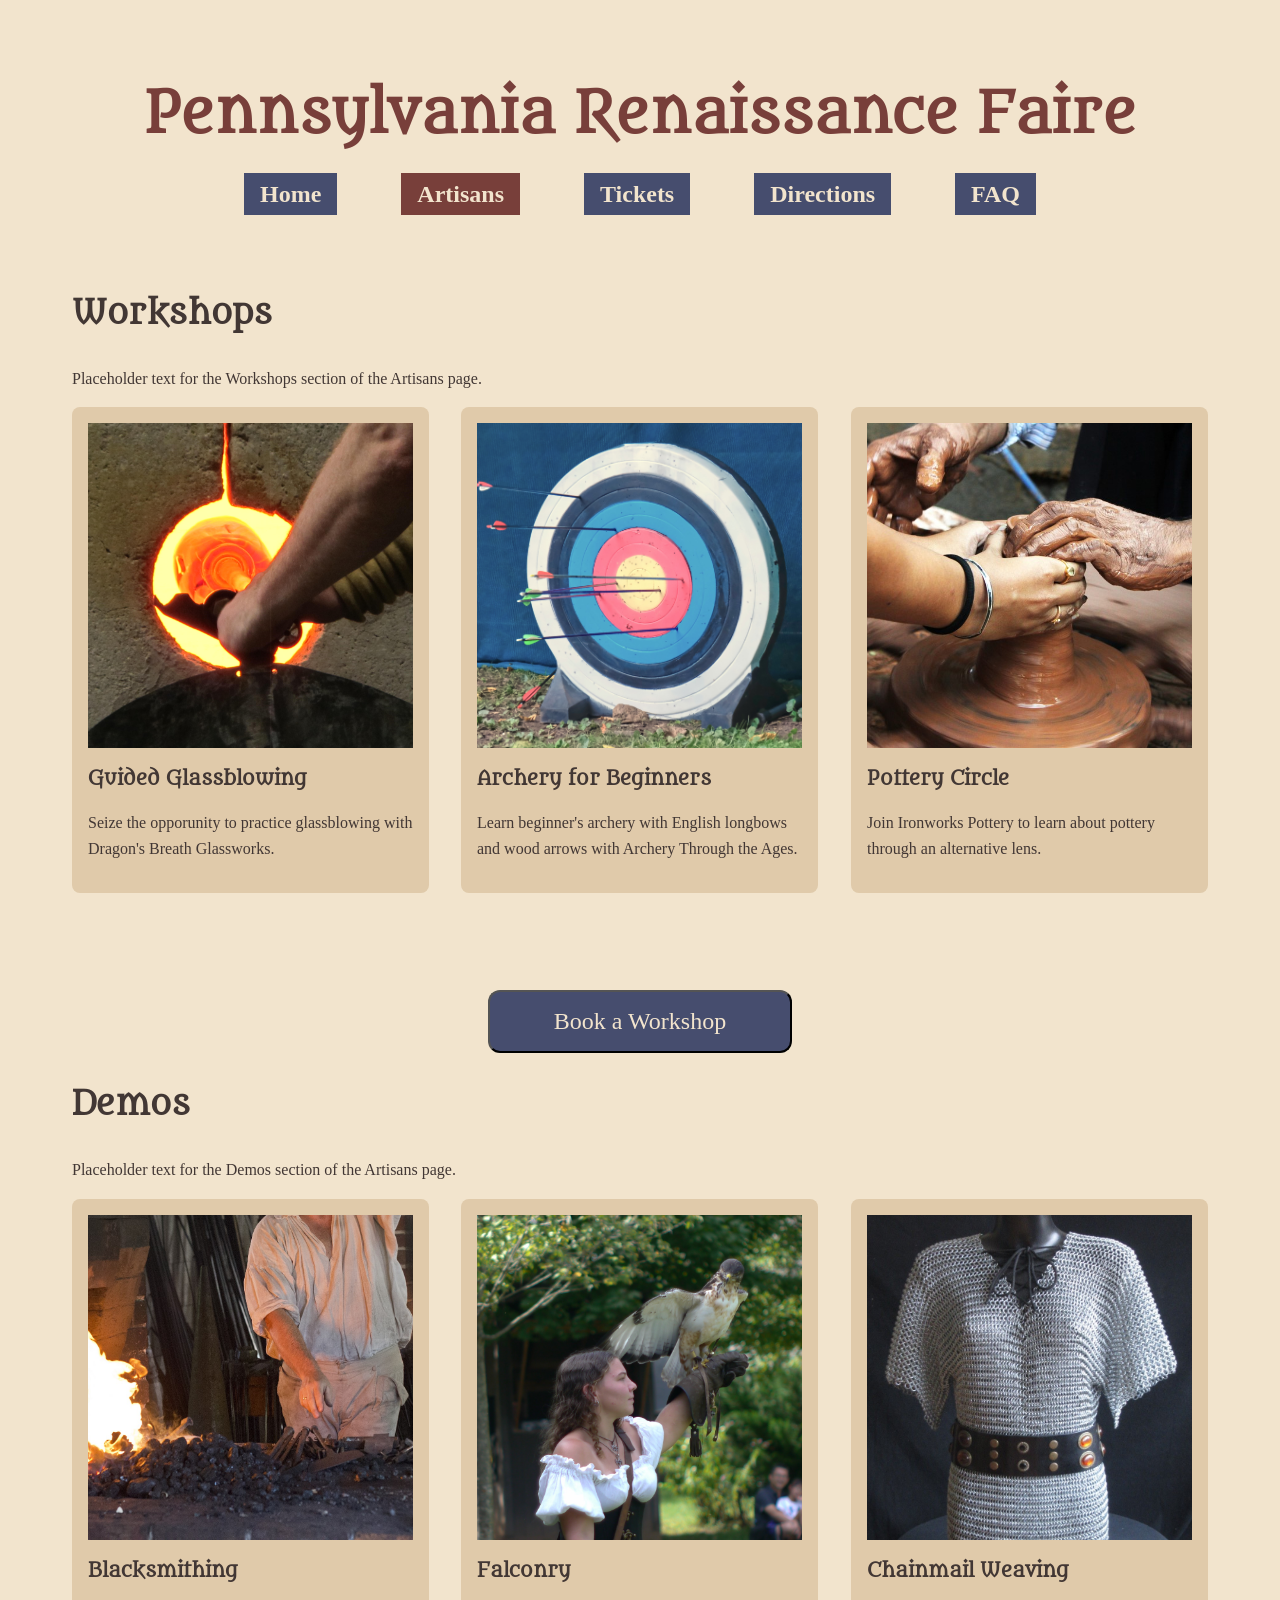
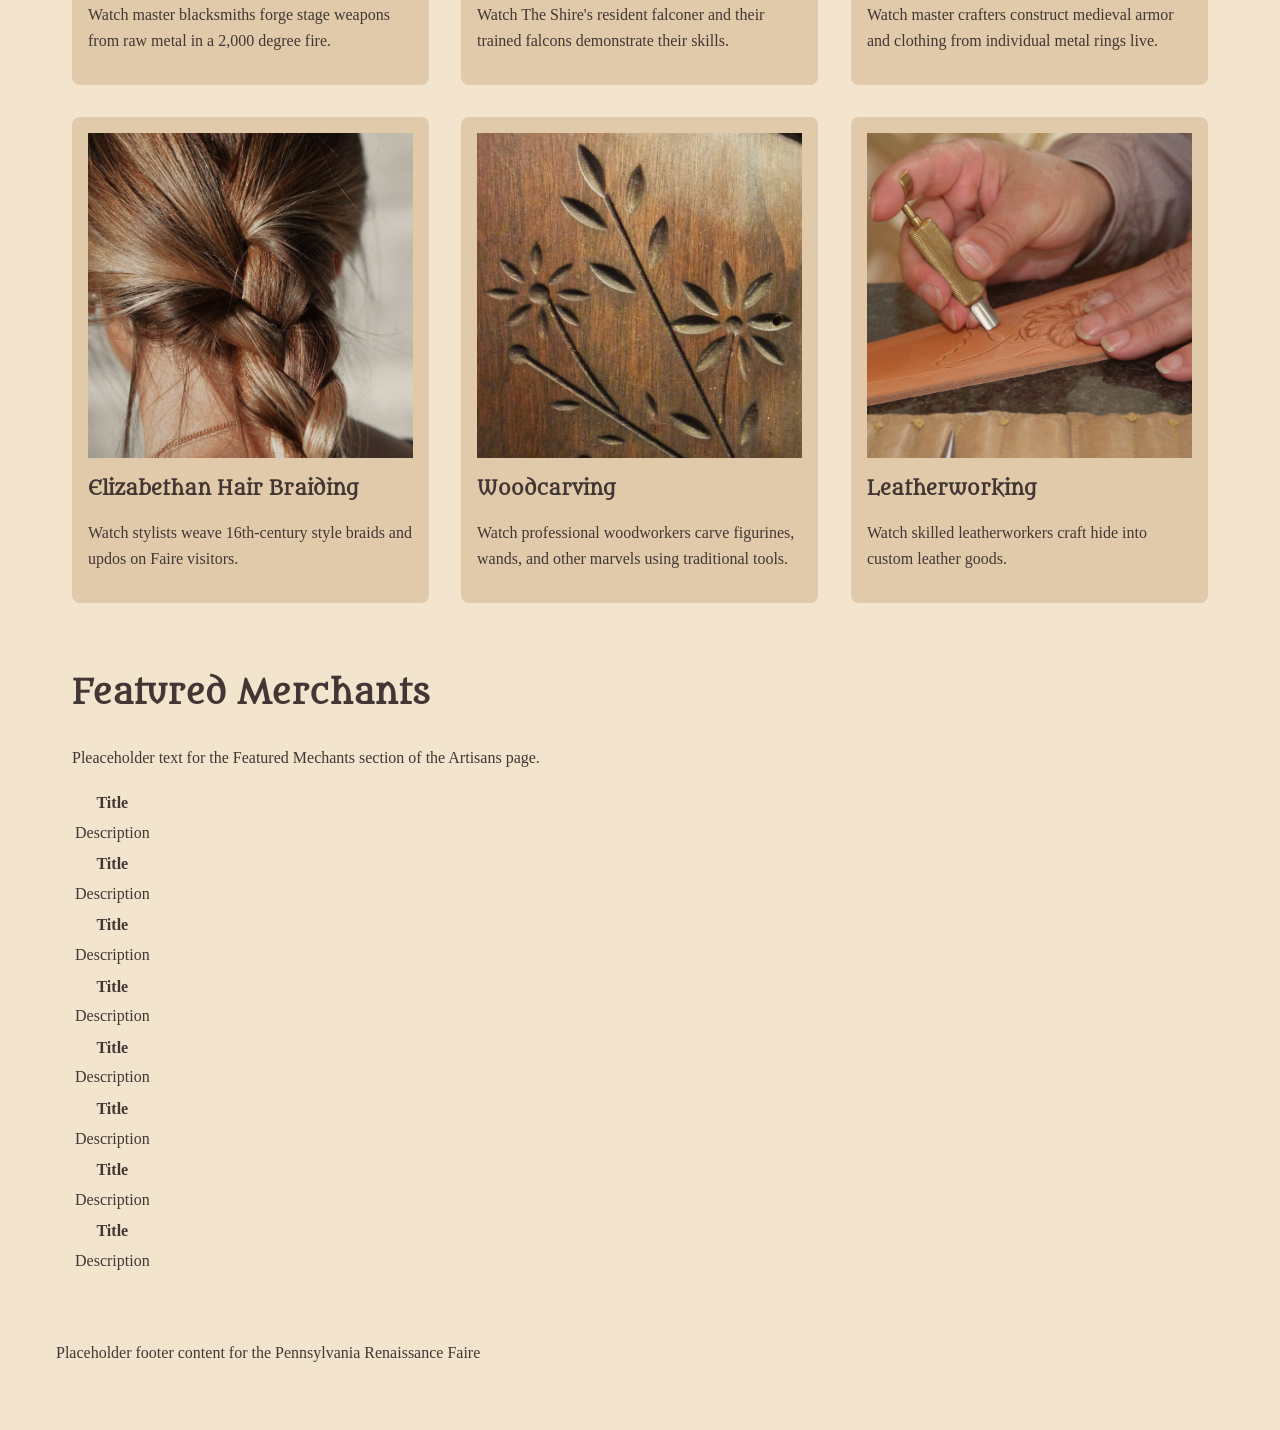
==== artisans.html @ 42a715a4 "replaced placeholder images and titles" ====
<!doctype html>
<html lang="en-US">

<head>
    <meta charset="UTF-8">
    <meta name="keywords" content="Renaissance Faire, Festival, Family Friendly, Activity, Manheim, Southern PA, Workshops, Merchants, Artisans, Demos, Merch">
    <meta name="description"
        content="To advertise the workshops, demos, and unique artisans of the Pennsylvania Renaissance Faire.">
    <meta name="author" content="Ashlyn Firlik">
    <meta name="viewport" content="width=device-width">
    <title>Artisans</title>
    <link rel="stylesheet" href="style.css">
</head>

<body>
    <header class="home-header">
        <h1 class="site-name">Pennsylvania Renaissance Faire</h1>
        <nav class="main-nav" aria-label="Main Site Navigation">
            <ul class="main-nav-list">
                <li><a href="index.html">Home</a></li>
                <li><a href="#" aria-current="page">Artisans</a></li>
                <li><a href="tickets.html">Tickets</a></li>
                <li><a href="directions.html">Directions</a></li>
                <li><a href="faq.html">FAQ</a></li>
            </ul>
        </nav>
    </header>
    <main>
        <section>
            <h2>Workshops</h2>
            <p>Placeholder text for the Workshops section of the Artisans page.</p>
            <div class="workshop-grid">
                <div class="card-container">
                    <article class="workshop-card">
                        <div class="card-image">
                            <img src="images/glassblowing.jpg" alt="Close-up of glass being held into a furnace on a stick to be fired." width="300" height="200">
                        </div>
                        <div class="card-text">
                            <h3>Guided Glassblowing</h3>
                            <p>Seize the opporunity to practice glassblowing with Dragon's Breath Glassworks.</p>
                        </div>
                    </article>
                </div>
                <div class="card-container">
                    <article class="workshop-card">
                        <div class="card-image">
                            <img src="images/archery.jpg" alt="An archery target with arrows stuck in it." width="300" height="200">
                        </div>
                        <div class="card-text">
                            <h3>Archery for Beginners</h3>
                            <p>Learn beginner's archery with English longbows and wood arrows with Archery Through the Ages.</p>
                        </div>
                    </article>
                </div>
                <div class="card-container">
                    <article class="workshop-card">
                        <div class="card-image">
                            <img src="images/pottery.jpg" alt="Close-up of an instructor’s hands guiding a student’s hands shaping pottery on a pottery wheel." width="300" height="200">
                        </div>
                        <div class="card-text">
                            <h3>Pottery Circle</h3>
                            <p>Join Ironworks Pottery to learn about pottery through an alternative lens.</p>
                        </div>
                    </article>
                </div>
            </div>
            <div class="tix-button-box">
                <button class="tix-button">Book a Workshop</button>
            </div>
        </section>
        <section>
            <h2>Demos</h2>
            <p>Placeholder text for the Demos section of the Artisans page.</p>
            <div class="demo-grid">
                <div class="card-container">
                    <article class="demo-card">
                        <div class="card-image">
                            <img src="images/blacksmith.jpg" alt="PLACEHOLDER" width="300" height="200">
                        </div>
                        <div class="card-text">
                            <h3>Blacksmithing</h3>
                            <p>Watch master blacksmiths forge stage weapons from raw metal in a 2,000 degree fire.</p>
                        </div>
                    </article>
                </div>
                <div class="card-container">
                    <article class="demo-card">
                        <div class="card-image">
                            <img src="images/falconry.jpg" alt="PLACEHOLDER" width="300" height="200">
                        </div>
                        <div class="card-text">
                            <h3>Falconry</h3>
                            <p>Watch The Shire's resident falconer and their trained falcons demonstrate their skills.</p>
                        </div>
                    </article>
                </div>
                <div class="card-container">
                    <article class="demo-card">
                        <div class="card-image">
                            <img src="images/chainmail.jpg" alt="PLACEHOLDER" width="300" height="200">
                        </div>
                        <div class="card-text">
                            <h3>Chainmail Weaving</h3>
                            <p>Watch master crafters construct medieval armor and clothing from individual metal rings live.</p>
                        </div>
                    </article>
                </div>
                <div class="card-container">
                    <article class="demo-card">
                        <div class="card-image">
                            <img src="images/braid.jpg" alt="PLACEHOLDER" width="300" height="200">
                        </div>
                        <div class="card-text">
                            <h3>Elizabethan Hair Braiding</h3>
                            <p>Watch stylists weave 16th-century style braids and updos on Faire visitors.</p>
                        </div>
                    </article>
                </div>
                <div class="card-container">
                    <article class="demo-card">
                        <div class="card-image">
                            <img src="images/woodcarving.jpg" alt="PLACEHOLDER" width="300" height="200">
                        </div>
                        <div class="card-text">
                            <h3>Woodcarving</h3>
                            <p>Watch professional woodworkers carve figurines, wands, and other marvels using traditional tools.</p>
                        </div>
                    </article>
                </div>
                <div class="card-container">
                    <article class="demo-card">
                        <div class="card-image">
                            <img src="images/leatherwork.jpg" alt="PLACEHOLDER" width="300" height="200">
                        </div>
                        <div class="card-text">
                            <h3>Leatherworking</h3>
                            <p>Watch skilled leatherworkers craft hide into custom leather goods.</p>
                        </div>
                    </article>
                </div>
            </div>
        </section>
        <section>
            <h2>Featured Merchants</h2>
            <p>Pleaceholder text for the Featured Mechants section of the Artisans page.</p>
            <div>
                <table>
                    <tr>
                        <th>Title</th>
                    </tr>
                    <tr>
                        <td>Description</td>
                    </tr>
                </table>
                <table>
                    <tr>
                        <th>Title</th>
                    </tr>
                    <tr>
                        <td>Description</td>
                    </tr>
                </table>
                <table>
                    <tr>
                        <th>Title</th>
                    </tr>
                    <tr>
                        <td>Description</td>
                    </tr>
                </table>
                <table>
                    <tr>
                        <th>Title</th>
                    </tr>
                    <tr>
                        <td>Description</td>
                    </tr>
                </table>
                <table>
                    <tr>
                        <th>Title</th>
                    </tr>
                    <tr>
                        <td>Description</td>
                    </tr>
                </table>
                <table>
                    <tr>
                        <th>Title</th>
                    </tr>
                    <tr>
                        <td>Description</td>
                    </tr>
                </table>
                <table>
                    <tr>
                        <th>Title</th>
                    </tr>
                    <tr>
                        <td>Description</td>
                    </tr>
                </table>
                <table>
                    <tr>
                        <th>Title</th>
                    </tr>
                    <tr>
                        <td>Description</td>
                    </tr>
                </table>
            </div>
        </section>
    </main>
    <footer>
        <p>Placeholder footer content for the Pennsylvania Renaissance Faire</p>
    </footer>
</body>
---- style.css ----
@import url('https://fonts.googleapis.com/css2?family=IM+Fell+English:ital@0;1&family=Metamorphous&display=swap');

@layer reset, base, layout, components, utilities, overrides, print;

@layer reset {
    *,
  *::before,
  *::after {
    box-sizing: border-box;
  }

  body {
    margin: 0;
  }

  img {
    max-width: 100%;
    height: auto;
    display: block;
  }
}

@layer base {
    :root {
    --clr-primary: #783f3a;
    --clr-background: #f2e4cd;
    --clr-secondary: #e6d185;
    --clr-tertiary: #464d6e;
    --clr-card: #e0caaa;
    --clr-text: #423734;

    --font-sm: 1rem;
    --font-md: 1.5rem;
    --font-lg: 2rem;
    --font-xl: 3.5rem;
    --font-heading: 'Metamorphous', 'Georgia', serif;
    --font-body: 'IM Fell English', 'Times New Roman', serif;
    
    --space-sm: 0.5rem;
    --space-md: 1rem;
    --space-lg: 2rem;
    --space-xl: 4rem;

    --radius-card: 8px;
    --radius-button: 12px;

    --focus-outline: 3px solid var(--clr-secondary);

    --table-border: 1px solid #a59170;
    }

    body {
        font-family: var(--font-body);
        line-height: 1.6;
        background-color: var(--clr-background);
        color: var(--clr-text);
    }

    h1, h2, h3 {
        font-family: var(--font-heading);
    }

    h1 {
        font-size: clamp(var(--font-lg), 4vw, var(--font-xl));
    }

    h2 {
        font-size: clamp(var(--font-md), 3vw, var(--font-lg));
    }

    a {
        color: var(--clr-primary);
        text-decoration: none;
    }
}

@layer layout {
    main, body {
        max-inline-size: 1200px;
        padding-inline: var(--space-md);
        margin-inline: auto;
        width: 100%;
    }

    .gallery-grid, .workshop-grid, .demo-grid {
        display: grid;
        grid-template-columns: 1fr;
        gap: var(--space-lg);
        margin-block-end: var(--space-xl);
    }

    @media (min-width: 650px) {
        .gallery-grid, .workshop-grid, .demo-grid {
            grid-template-columns: repeat(2, 1fr);
        }
    }

    @media (min-width: 950px) {
        .gallery-grid, .workshop-grid, .demo-grid {
            grid-template-columns: repeat(3, 1fr);
        }
    }
}

@layer components {
    .home-header {
        display: flex;
        flex-direction: column;
        align-items: center;
        padding: var(--space-lg) var(--space-md);
    }

    .site-name {
        font-size: var(--font-xl);
        color: var(--clr-primary);
        margin-bottom: 0;
    }

    .tagline {
        font-size: var(--font-md);
    }

    .main-nav-list {
        display: flex;
        justify-content: center;
        list-style: none;
        gap: var(--space-xl);
        flex-wrap: wrap;
        padding-left: 0;
    }

    .main-nav-list a {
        font-weight: bold;
        font-size: var(--font-md);
        background: var(--clr-tertiary);
        color: var(--clr-background);
        padding: var(--space-sm) var(--space-md);
    }

    .hero-image {
        margin-top: var(--space-lg);
        width: 100%;
        max-width: 900px;
    }

    .hero-image img {
        width: 100%;
        height: auto;
        max-height: 600px;
    }

    .entrances-image-section figure {
        display: flex;
        flex-direction: column;
        align-items: center;
        width: 100%;
        margin: 0;
    }

    .entrances-image-section img {
        max-width: 100%;
        height: auto;
    }

    .schedule-table {
        background-color: var(--clr-card);
        border: var(--table-border);
        width: 100%;
    }

    .schedule-table th {
        color: var(--clr-primary);
        font-weight: bold;
        padding: var(--space-md);
    }

    .schedule-table td {
        padding: var(--space-md);
        border-bottom: var(--table-border);
    }

    .tix-button {
        display: inline-block;
        padding: var(--space-md) var(--space-xl);
        font-family: inherit;
        font-size: var(--font-md);
        border-radius: var(--radius-button);
        background-color: var(--clr-tertiary);
        color: var(--clr-background);
        margin-top: var(--space-lg);
    }

    .tix-button-box {
        display: flex;
        justify-content: center;
    }

    .card-container {
        container-type: inline-size;
        width: 100%;
        display: flex;
    }

    .gallery-card, .workshop-card, .demo-card {
        display: flex;
        flex-direction: column;
        gap: var(--space-md);
        background-color: var(--clr-card);
        border-radius: var(--radius-card);
        padding: var(--space-md);
        width: 100%;
        height: 100%;
    }

    .gallery-card h3, .workshop-card h3, .demo-card h3 {
        margin-block: 0 var(--space-sm);
        padding: 0;
    }

    .card-image {
        display: flex;
        justify-content: center;
        width: 100%;
    }

    .gallery-card img, .workshop-card img, .demo-card img {
        display: block;
        aspect-ratio: 1 / 1;
        object-fit: cover;
        width: 100%;
    }

    @container (min-width: 650px) {
        .gallery-card, .workshop-card, .demo-card {
            flex-direction: row;
        }

        .gallery-card img, .workshop-card img, .demo-card img {
            width: 40%;
        }

        .card-text {
            flex: 1;
        }
    }

    .ticket-form fieldset, .workshop-form fieldset {
        display: grid; grid-template-columns: repeat(auto-fit, minmax(300px, 1fr));
        gap: var(--space-md);
        border: var(--table-border);
        border-radius: var(--radius-card);
        padding: var(--space-md);
        margin-block-end: var(--space-lg);
    }

    @supports (grid-template-columns: subgrid) {
        .form-group-radio {
            display: grid;
            grid-column: span 1;
            grid-template-columns: subgrid;
        }
    }

    .faq-container {
        display: grid;
        grid-template-columns: 1fr;
        margin-block-end: var(--space-xl);
        gap: var(--space-md);
    }

    .faq-card {
        background-color: var(--clr-card);
        padding: var(--space-md);
        border: var(--table-border);
        border-radius: var(--radius-card);
    }

    .faq-question {
        font-family: var(--font-heading);
        font-weight: bold;
    }

    footer {
        margin: var(--space-xl) 0;
    }

    .form-group-radio {
        display: flex;      
        align-items: center;           
        gap: var(--space-sm);          
        margin-block-end: var(--space-sm);
    }

    .form-group-radio input[type="radio"] {
        margin: 0;                     
        flex-shrink: 0;                
    }
}

@layer utilities {
    .center-text {
        text-align: center;
    }

    .center-items {
        align-items: center;
    }

    .section-margin {
        margin-top: var(--space-xl);
    }

    .main-nav-list a:hover {
      background-color: var(--clr-primary);
    }

     .main-nav-list a[aria-current="page"] {
    background-color: var(--clr-primary);
    font-weight: bold;
  }

    .main-nav-list a[aria-current="page"]:hover {
    background-color: var(--clr-text);
  }

  :focus-visible {
        outline: var(--focus-outline);
    }

  .visually-hidden {
    position: absolute;
    inline-size: 1px;
    block-size: 1px;
    overflow: hidden;
    clip-path: rect(0 0 0 0);
    white-space: nowrap;
  }
}

@layer overrides {
    body:has(#theme-toggle:checked) {
        --clr-background: #2b2523;
        --clr-card: #3d3330;
        --clr-primary: #f5f2ee;
        --clr-text: #f5f2ee;
        --clr-tertiary: #e6d185;
    }

    @media (prefers-contrast: more) {
        body {
            --clr-background: #ffffff;
            --clr-card: #ffffff;
            --clr-text: #000000;
            --clr-primary: #521c17;
            --table-border: 2px solid #000000;
        }
    }
}

@layer print {
    @media print {
        .home-header, .hero-image {
        display: none;
        }
    }
}
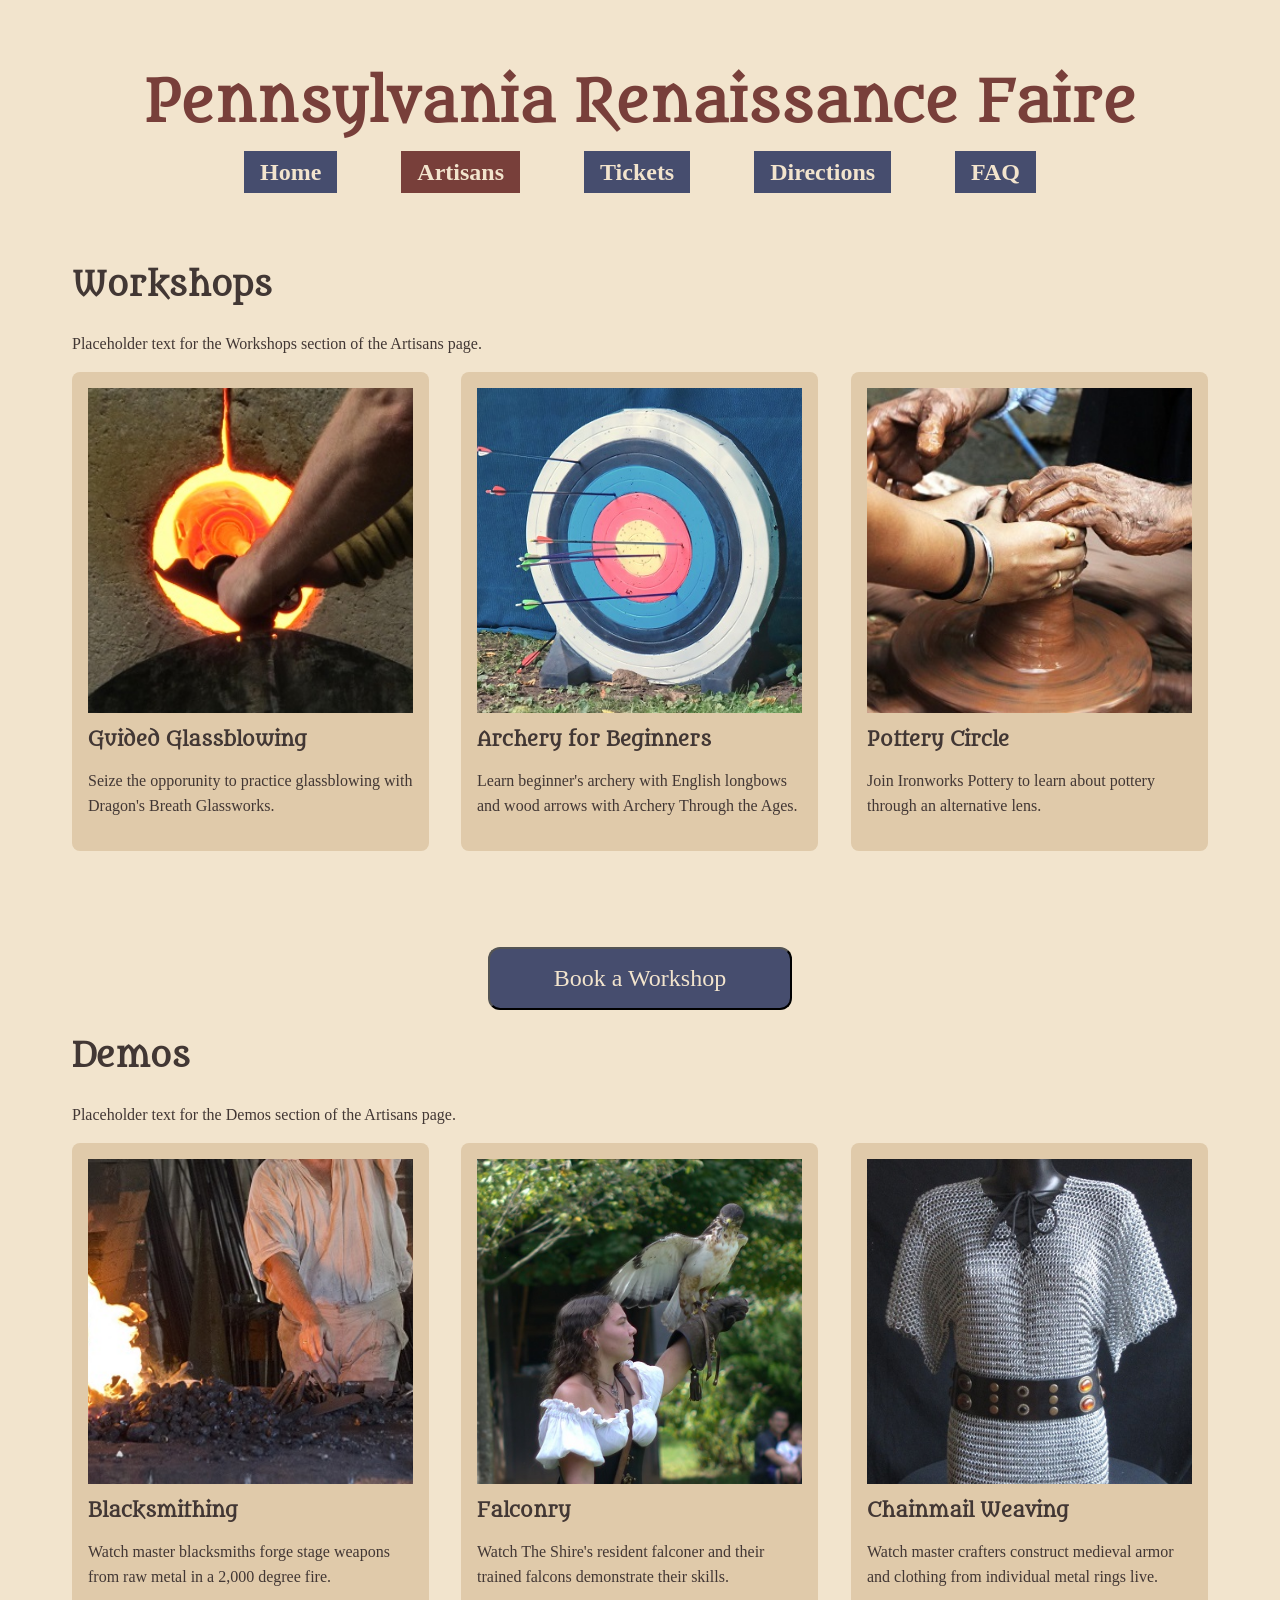
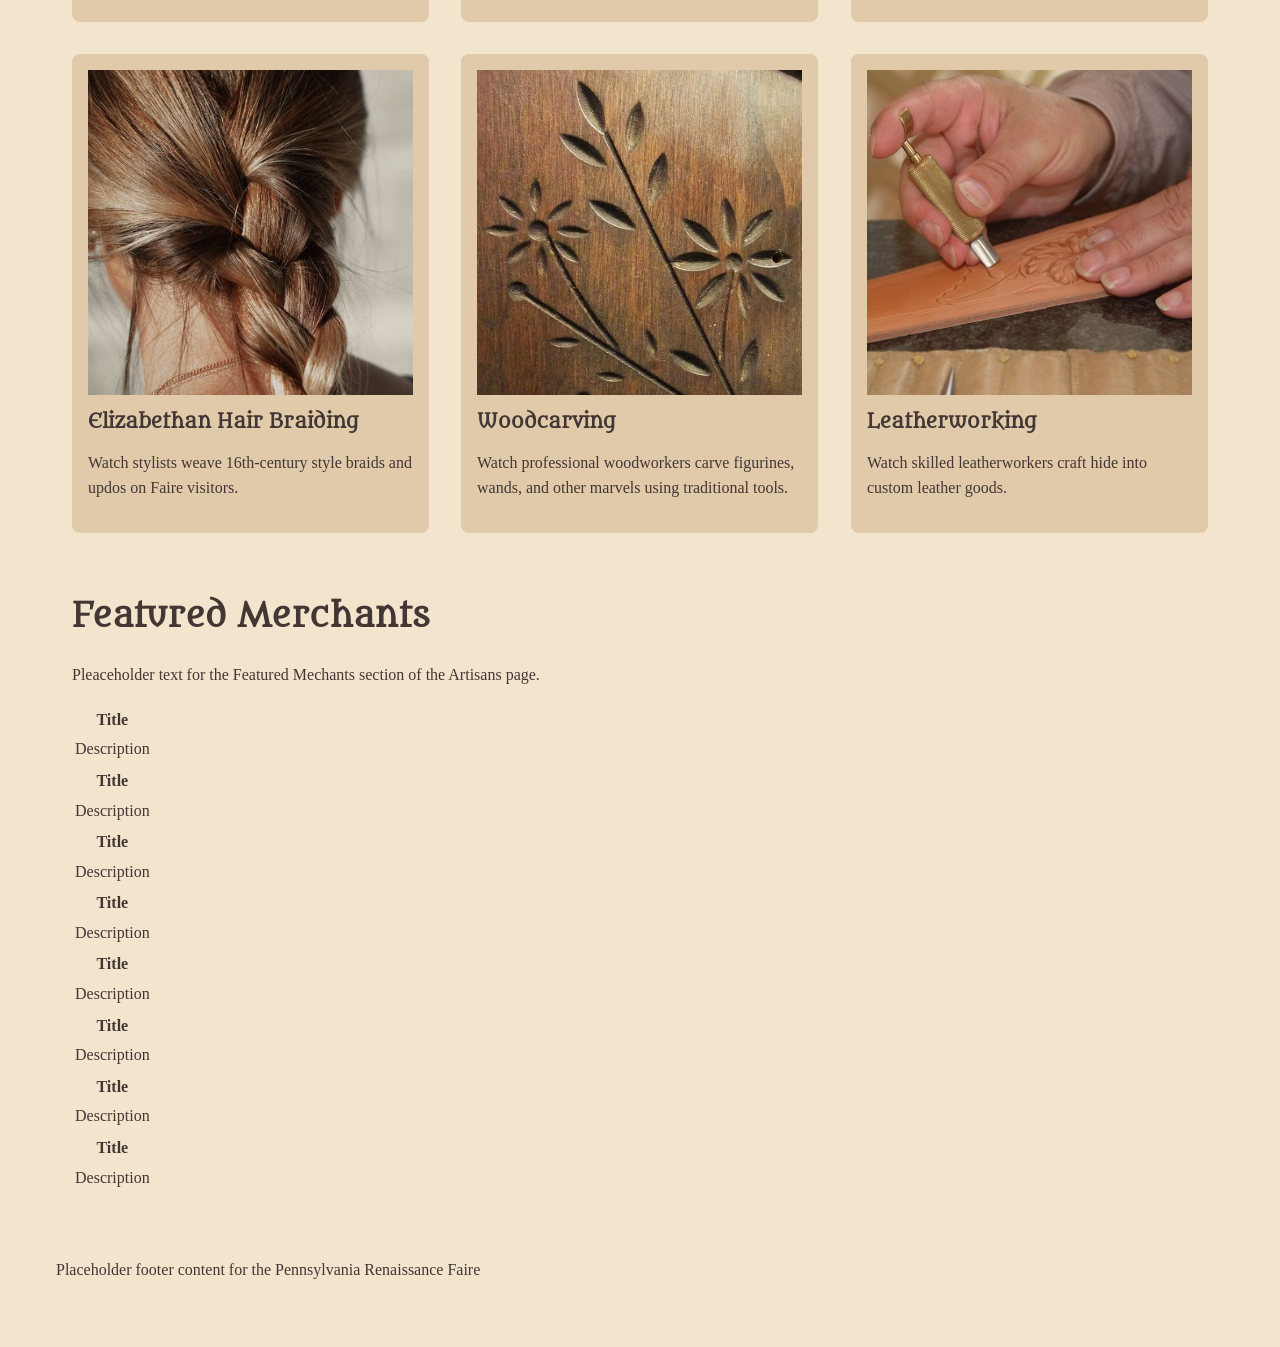
==== commit 584b497e: "media and typography optimization" ====
--- a/artisans.html
+++ b/artisans.html
@@ -9,6 +9,9 @@
     <meta name="author" content="Ashlyn Firlik">
     <meta name="viewport" content="width=device-width">
     <title>Artisans</title>
+    <link rel="preconnect" href="https://fonts.googleapis.com">
+    <link rel="preconnect" href="https://fonts.gstatic.com" crossorigin>
+    <link rel="stylesheet" href="https://fonts.googleapis.com/css2?family=IM+Fell+English:ital@0;1&family=Metamorphous&display=swap">
     <link rel="stylesheet" href="style.css">
 </head>
 
@@ -33,7 +36,12 @@
                 <div class="card-container">
                     <article class="workshop-card">
                         <div class="card-image">
-                            <img src="images/glassblowing.jpg" alt="Close-up of glass being held into a furnace on a stick to be fired." width="300" height="200">
+                            <img src="images/glassblowing-800.jpg"
+                                srcset="images/glassblowing-400.jpg 400w, images/glassblowing-800.jpg 800w"
+                                sizes="(min-width: 950px) 336px, (min-width: 650px) 45vw, calc(100vw - 4rem)" 
+                                alt="Close-up of glass being held into a furnace on a stick to be fired."
+                                width="550"
+                                height="550">
                         </div>
                         <div class="card-text">
                             <h3>Guided Glassblowing</h3>
@@ -44,7 +52,12 @@
                 <div class="card-container">
                     <article class="workshop-card">
                         <div class="card-image">
-                            <img src="images/archery.jpg" alt="An archery target with arrows stuck in it." width="300" height="200">
+                            <img src="images/archery-800.jpg"
+                                srcset="images/archery-400.jpg 400w, images/archery-800.jpg 800w"
+                                sizes="(min-width: 950px) 336px, (min-width: 650px) 45vw, calc(100vw - 4rem)" 
+                                alt="An archery target with arrows stuck in it."
+                                width="550"
+                                height="550">
                         </div>
                         <div class="card-text">
                             <h3>Archery for Beginners</h3>
@@ -55,7 +68,12 @@
                 <div class="card-container">
                     <article class="workshop-card">
                         <div class="card-image">
-                            <img src="images/pottery.jpg" alt="Close-up of an instructor’s hands guiding a student’s hands shaping pottery on a pottery wheel." width="300" height="200">
+                            <img src="images/pottery-800.jpg"
+                                srcset="images/pottery-400.jpg 400w, images/pottery-800.jpg 800w"
+                                sizes="(min-width: 950px) 336px, (min-width: 650px) 45vw, calc(100vw - 4rem)" 
+                                alt="Close-up of an instructor’s hands guiding a student’s hands shaping pottery on a pottery wheel."
+                                width="550"
+                                height="550">
                         </div>
                         <div class="card-text">
                             <h3>Pottery Circle</h3>
@@ -75,7 +93,12 @@
                 <div class="card-container">
                     <article class="demo-card">
                         <div class="card-image">
-                            <img src="images/blacksmith.jpg" alt="PLACEHOLDER" width="300" height="200">
+                            <img src="images/blacksmith-800.jpg"
+                                srcset="images/blacksmith-400.jpg 400w, images/blacksmith-800.jpg 800w"
+                                sizes="(min-width: 950px) 336px, (min-width: 650px) 45vw, calc(100vw - 4rem)" 
+                                alt="A man reaching for a metal tool resting on a bed of coal in front of a fiery furnace."
+                                width="550"
+                                height="550">
                         </div>
                         <div class="card-text">
                             <h3>Blacksmithing</h3>
@@ -86,7 +109,12 @@
                 <div class="card-container">
                     <article class="demo-card">
                         <div class="card-image">
-                            <img src="images/falconry.jpg" alt="PLACEHOLDER" width="300" height="200">
+                            <img src="images/falconry-800.jpg"
+                                srcset="images/falconry-400.jpg 400w, images/falconry-800.jpg 800w"
+                                sizes="(min-width: 950px) 336px, (min-width: 650px) 45vw, calc(100vw - 4rem)" 
+                                alt="A falcon perched on a falconer’s outstretched, gloved arm with wings expanded."
+                                width="550"
+                                height="550">
                         </div>
                         <div class="card-text">
                             <h3>Falconry</h3>
@@ -97,7 +125,12 @@
                 <div class="card-container">
                     <article class="demo-card">
                         <div class="card-image">
-                            <img src="images/chainmail.jpg" alt="PLACEHOLDER" width="300" height="200">
+                            <img src="images/chainmail-800.jpg"
+                                srcset="images/chainmail-400.jpg 400w, images/chainmail-800.jpg 800w"
+                                sizes="(min-width: 950px) 336px, (min-width: 650px) 45vw, calc(100vw - 4rem)" 
+                                alt="Short-sleeved chainmail tunic with a black leather belt on a mannequin."
+                                width="550"
+                                height="550">
                         </div>
                         <div class="card-text">
                             <h3>Chainmail Weaving</h3>
@@ -108,7 +141,12 @@
                 <div class="card-container">
                     <article class="demo-card">
                         <div class="card-image">
-                            <img src="images/braid.jpg" alt="PLACEHOLDER" width="300" height="200">
+                            <img src="images/braid-800.jpg"
+                                srcset="images/braid-400.jpg 400w, images/braid-800.jpg 800w"
+                                sizes="(min-width: 950px) 336px, (min-width: 650px) 45vw, calc(100vw - 4rem)" 
+                                alt="Close-up of a single braid down a woman’s neck."
+                                width="550"
+                                height="550">
                         </div>
                         <div class="card-text">
                             <h3>Elizabethan Hair Braiding</h3>
@@ -119,7 +157,12 @@
                 <div class="card-container">
                     <article class="demo-card">
                         <div class="card-image">
-                            <img src="images/woodcarving.jpg" alt="PLACEHOLDER" width="300" height="200">
+                            <img src="images/woodcarving-800.jpg"
+                                srcset="images/woodcarving-400.jpg 400w, images/woodcarving-800.jpg 800w"
+                                sizes="(min-width: 950px) 336px, (min-width: 650px) 45vw, calc(100vw - 4rem)" 
+                                alt="Close-up of flowers carved into wood."
+                                width="550"
+                                height="550">
                         </div>
                         <div class="card-text">
                             <h3>Woodcarving</h3>
@@ -130,7 +173,12 @@
                 <div class="card-container">
                     <article class="demo-card">
                         <div class="card-image">
-                            <img src="images/leatherwork.jpg" alt="PLACEHOLDER" width="300" height="200">
+                            <img src="images/leatherwork-800.jpg"
+                                srcset="images/leatherwork-400.jpg 400w, images/leatherwork-800.jpg 800w"
+                                sizes="(min-width: 950px) 336px, (min-width: 650px) 45vw, calc(100vw - 4rem)" 
+                                alt="Close-up of details being carved into leather with a leatherwork tool."
+                                width="550"
+                                height="550">
                         </div>
                         <div class="card-text">
                             <h3>Leatherworking</h3>
--- a/style.css
+++ b/style.css
@@ -1,5 +1,3 @@
-@import url('https://fonts.googleapis.com/css2?family=IM+Fell+English:ital@0;1&family=Metamorphous&display=swap');
-
 @layer reset, base, layout, components, utilities, overrides, print;
 
 @layer reset {
@@ -35,6 +33,9 @@
     --font-xl: 3.5rem;
     --font-heading: 'Metamorphous', 'Georgia', serif;
     --font-body: 'IM Fell English', 'Times New Roman', serif;
+
+    --height-heading: 1.2;
+    --height-body: 1.6;
     
     --space-sm: 0.5rem;
     --space-md: 1rem;
@@ -51,13 +52,14 @@
 
     body {
         font-family: var(--font-body);
-        line-height: 1.6;
+        line-height: var(--height-body);
         background-color: var(--clr-background);
         color: var(--clr-text);
     }
 
     h1, h2, h3 {
         font-family: var(--font-heading);
+        line-height: var(--height-heading);
     }
 
     h1 {
@@ -66,6 +68,10 @@
 
     h2 {
         font-size: clamp(var(--font-md), 3vw, var(--font-lg));
+    }
+
+    p {
+        max-inline-size: 70ch;
     }
 
     a {
@@ -261,6 +267,19 @@
         }
     }
 
+    .entrances-layout {
+        display: grid;
+        grid-template-columns: 1fr;
+        gap: var(--space-lg);
+        align-items: start;
+    }
+
+    @media (min-width: 768px) {
+        .entrances-layout {
+            grid-template-columns: 1.5fr 1fr;
+        }
+    }
+
     .faq-container {
         display: grid;
         grid-template-columns: 1fr;
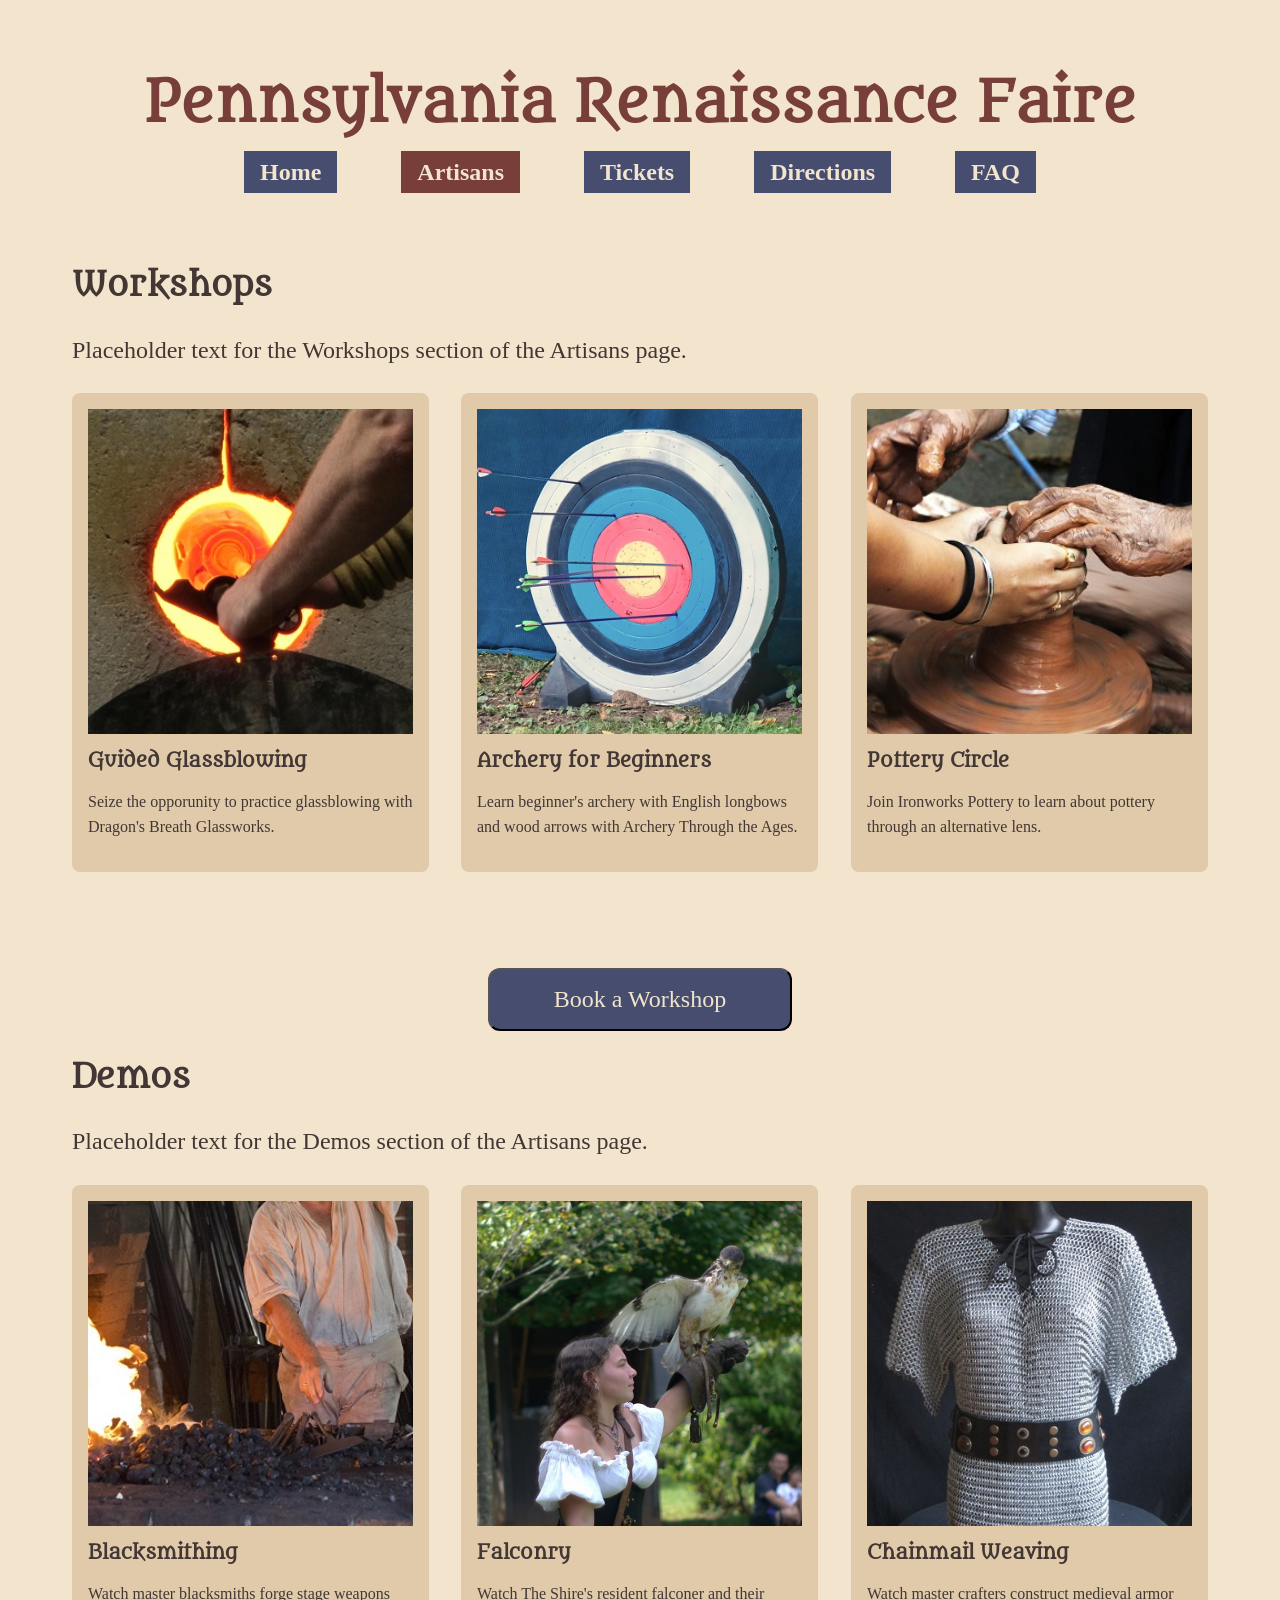
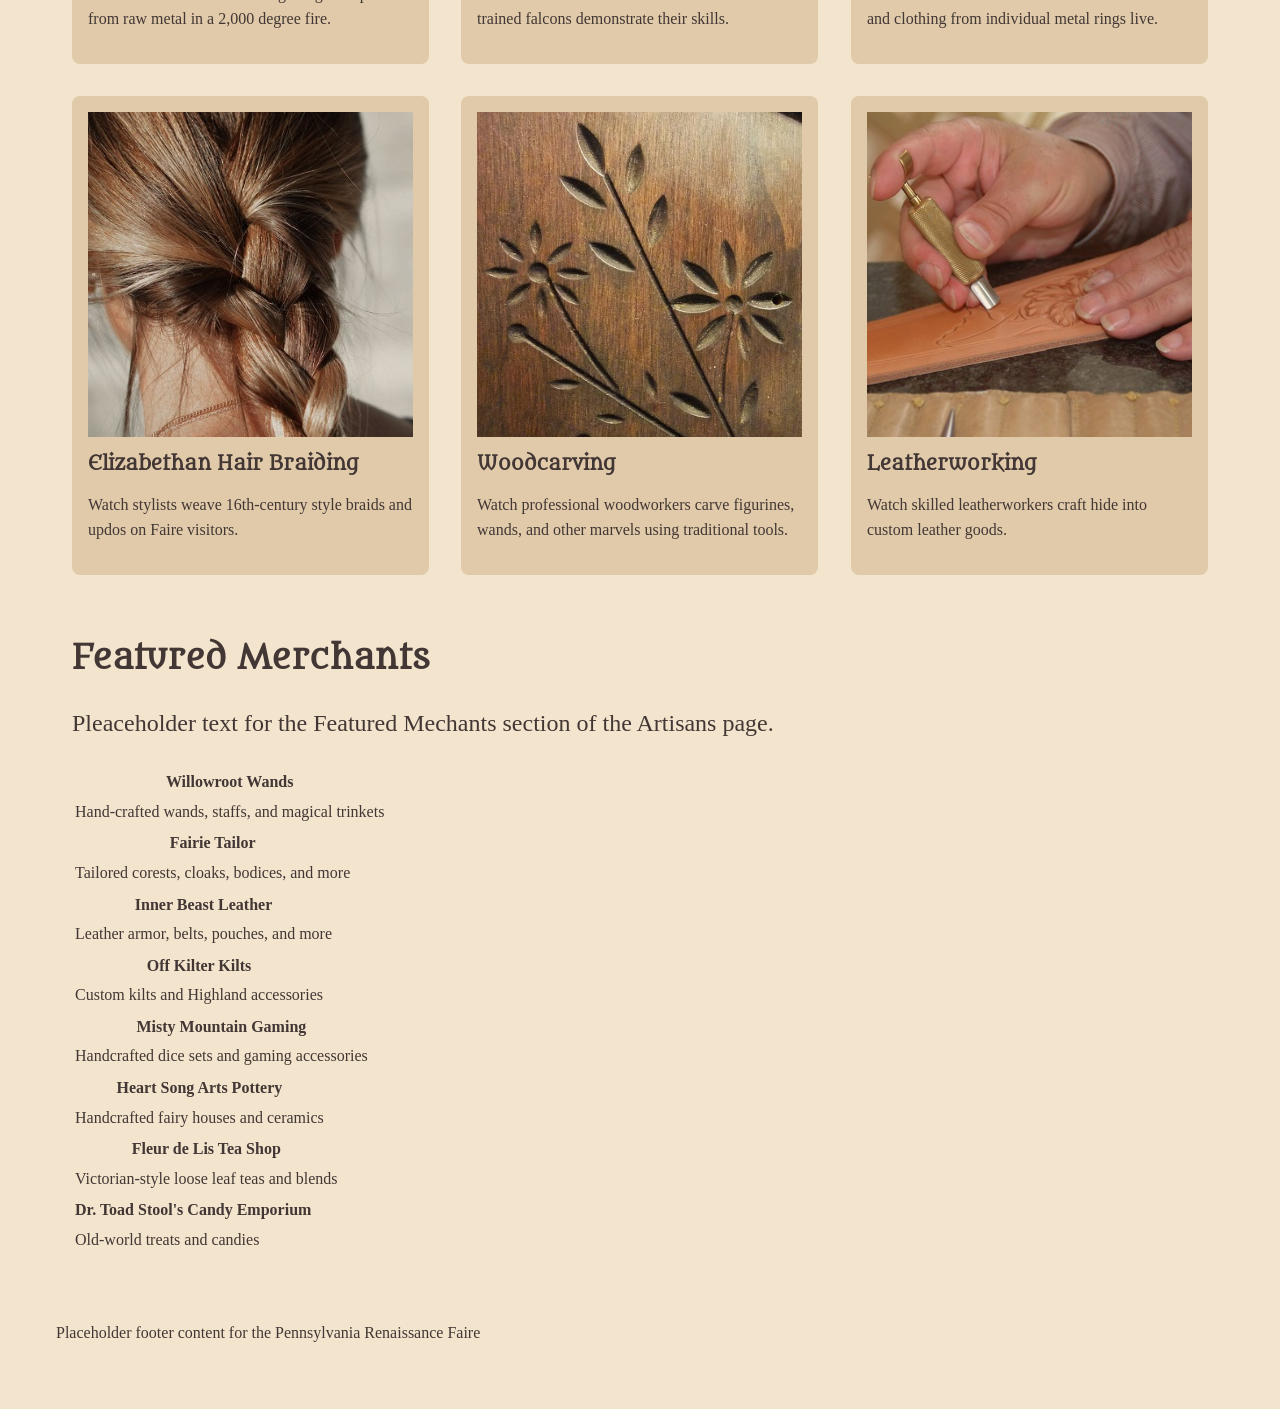
==== commit 13df5ebd: "text styling and replacing placeholder text" ====
--- a/artisans.html
+++ b/artisans.html
@@ -31,7 +31,7 @@
     <main>
         <section>
             <h2>Workshops</h2>
-            <p>Placeholder text for the Workshops section of the Artisans page.</p>
+            <p class="description">Placeholder text for the Workshops section of the Artisans page.</p>
             <div class="workshop-grid">
                 <div class="card-container">
                     <article class="workshop-card">
@@ -88,7 +88,7 @@
         </section>
         <section>
             <h2>Demos</h2>
-            <p>Placeholder text for the Demos section of the Artisans page.</p>
+            <p class="description">Placeholder text for the Demos section of the Artisans page.</p>
             <div class="demo-grid">
                 <div class="card-container">
                     <article class="demo-card">
@@ -190,70 +190,70 @@
         </section>
         <section>
             <h2>Featured Merchants</h2>
-            <p>Pleaceholder text for the Featured Mechants section of the Artisans page.</p>
+            <p class="description">Pleaceholder text for the Featured Mechants section of the Artisans page.</p>
             <div>
                 <table>
                     <tr>
-                        <th>Title</th>
-                    </tr>
-                    <tr>
-                        <td>Description</td>
-                    </tr>
-                </table>
-                <table>
-                    <tr>
-                        <th>Title</th>
-                    </tr>
-                    <tr>
-                        <td>Description</td>
-                    </tr>
-                </table>
-                <table>
-                    <tr>
-                        <th>Title</th>
-                    </tr>
-                    <tr>
-                        <td>Description</td>
-                    </tr>
-                </table>
-                <table>
-                    <tr>
-                        <th>Title</th>
-                    </tr>
-                    <tr>
-                        <td>Description</td>
-                    </tr>
-                </table>
-                <table>
-                    <tr>
-                        <th>Title</th>
-                    </tr>
-                    <tr>
-                        <td>Description</td>
-                    </tr>
-                </table>
-                <table>
-                    <tr>
-                        <th>Title</th>
-                    </tr>
-                    <tr>
-                        <td>Description</td>
-                    </tr>
-                </table>
-                <table>
-                    <tr>
-                        <th>Title</th>
-                    </tr>
-                    <tr>
-                        <td>Description</td>
-                    </tr>
-                </table>
-                <table>
-                    <tr>
-                        <th>Title</th>
-                    </tr>
-                    <tr>
-                        <td>Description</td>
+                        <th>Willowroot Wands</th>
+                    </tr>
+                    <tr>
+                        <td>Hand-crafted wands, staffs, and magical trinkets</td>
+                    </tr>
+                </table>
+                <table>
+                    <tr>
+                        <th>Fairie Tailor</th>
+                    </tr>
+                    <tr>
+                        <td>Tailored corests, cloaks, bodices, and more</td>
+                    </tr>
+                </table>
+                <table>
+                    <tr>
+                        <th>Inner Beast Leather</th>
+                    </tr>
+                    <tr>
+                        <td>Leather armor, belts, pouches, and more</td>
+                    </tr>
+                </table>
+                <table>
+                    <tr>
+                        <th>Off Kilter Kilts</th>
+                    </tr>
+                    <tr>
+                        <td>Custom kilts and Highland accessories</td>
+                    </tr>
+                </table>
+                <table>
+                    <tr>
+                        <th>Misty Mountain Gaming</th>
+                    </tr>
+                    <tr>
+                        <td>Handcrafted dice sets and gaming accessories</td>
+                    </tr>
+                </table>
+                <table>
+                    <tr>
+                        <th>Heart Song Arts Pottery</th>
+                    </tr>
+                    <tr>
+                        <td>Handcrafted fairy houses and ceramics</td>
+                    </tr>
+                </table>
+                <table>
+                    <tr>
+                        <th>Fleur de Lis Tea Shop</th>
+                    </tr>
+                    <tr>
+                        <td>Victorian-style loose leaf teas and blends</td>
+                    </tr>
+                </table>
+                <table>
+                    <tr>
+                        <th>Dr. Toad Stool's Candy Emporium</th>
+                    </tr>
+                    <tr>
+                        <td>Old-world treats and candies</td>
                     </tr>
                 </table>
             </div>
--- a/style.css
+++ b/style.css
@@ -166,6 +166,19 @@
     .entrances-image-section img {
         max-width: 100%;
         height: auto;
+    }
+
+    .entrances-directions h3 {
+        margin-block-start: 0;
+    }
+
+    .about {
+        width: fit-content;
+        margin-inline: auto;
+    }
+
+    .description {
+        font-size: clamp(var(--font-sm), 2.5vw, var(--font-md));
     }
 
     .schedule-table {
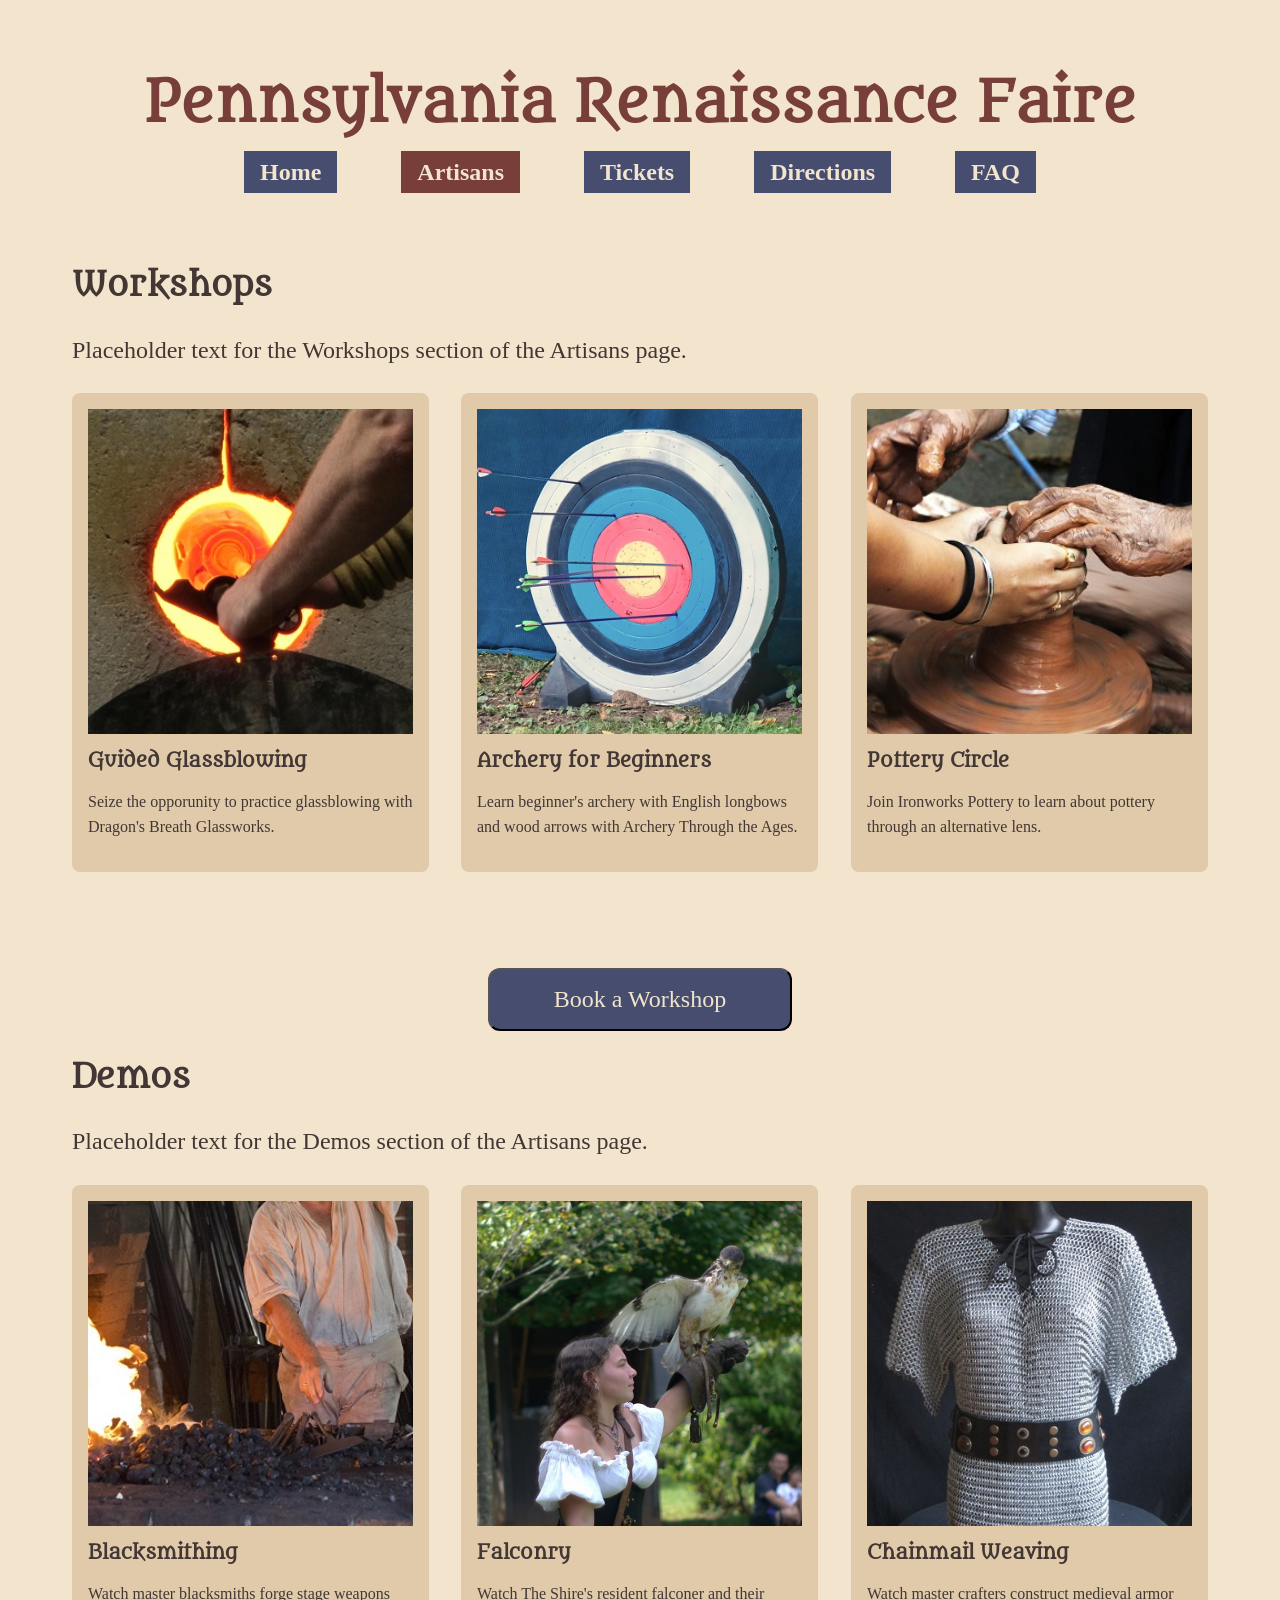
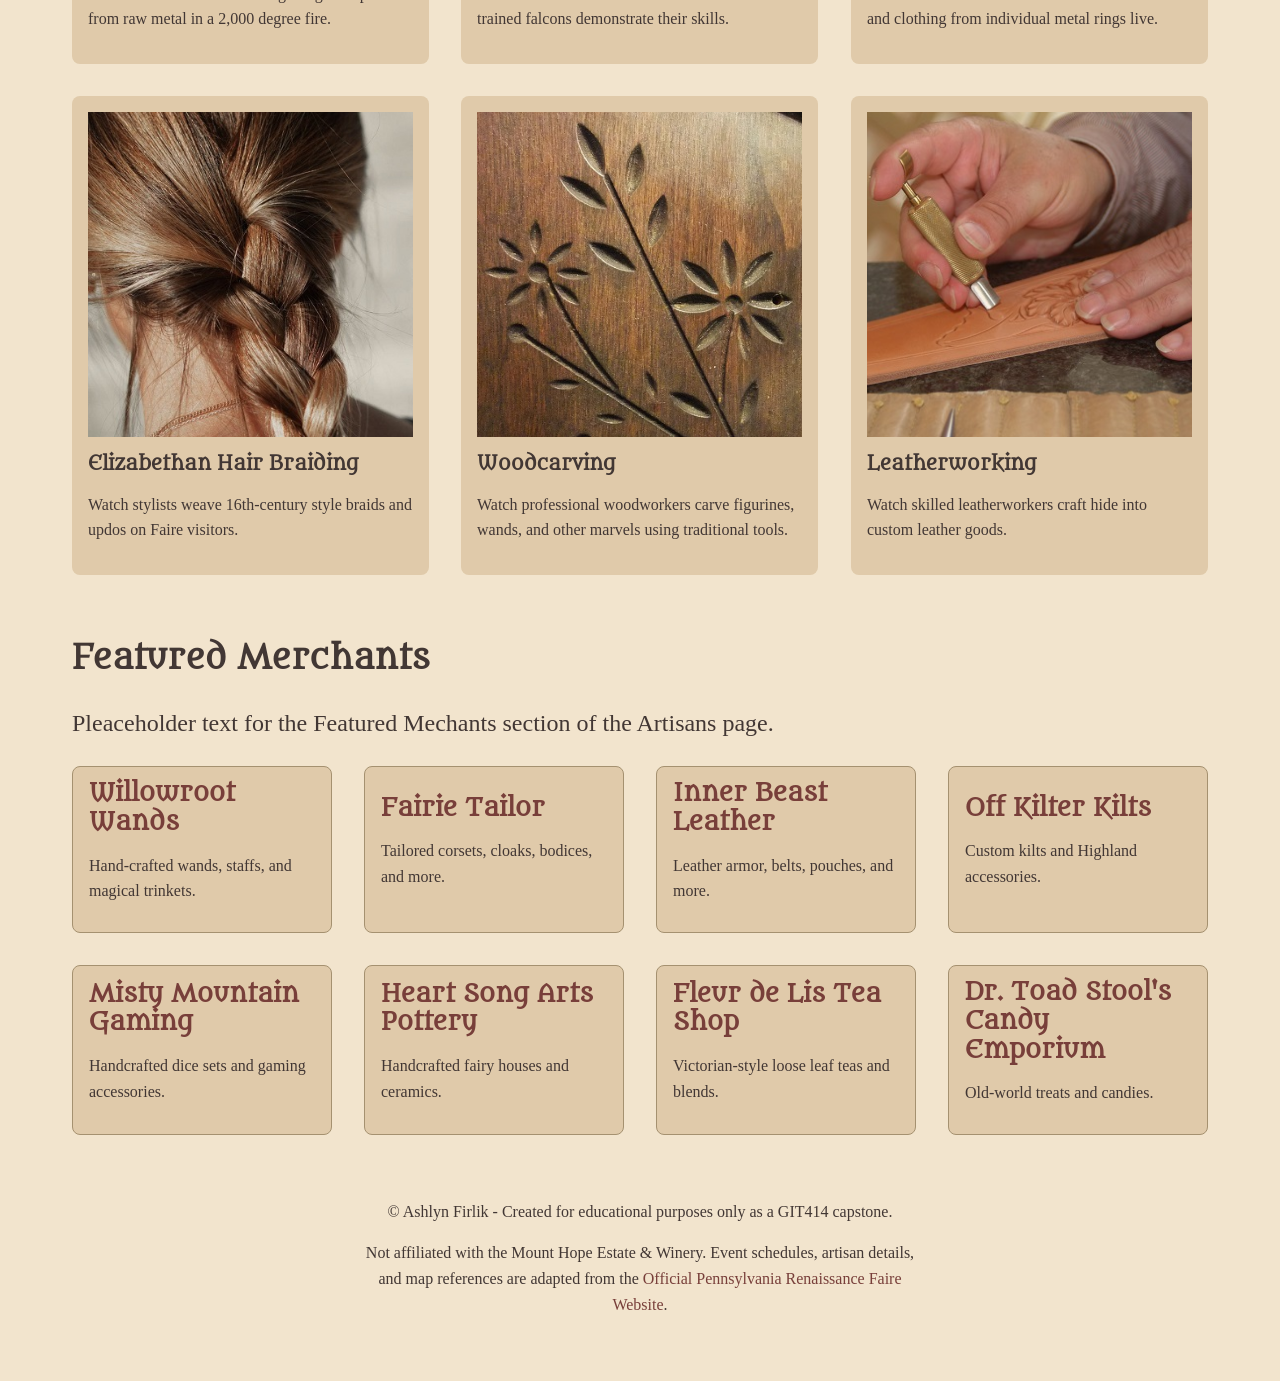
==== commit 292e699e: "styled featured merchants and filled in footer" ====
--- a/artisans.html
+++ b/artisans.html
@@ -188,78 +188,47 @@
                 </div>
             </div>
         </section>
-        <section>
+        <section class="featured-merchants">
             <h2>Featured Merchants</h2>
             <p class="description">Pleaceholder text for the Featured Mechants section of the Artisans page.</p>
-            <div>
-                <table>
-                    <tr>
-                        <th>Willowroot Wands</th>
-                    </tr>
-                    <tr>
-                        <td>Hand-crafted wands, staffs, and magical trinkets</td>
-                    </tr>
-                </table>
-                <table>
-                    <tr>
-                        <th>Fairie Tailor</th>
-                    </tr>
-                    <tr>
-                        <td>Tailored corests, cloaks, bodices, and more</td>
-                    </tr>
-                </table>
-                <table>
-                    <tr>
-                        <th>Inner Beast Leather</th>
-                    </tr>
-                    <tr>
-                        <td>Leather armor, belts, pouches, and more</td>
-                    </tr>
-                </table>
-                <table>
-                    <tr>
-                        <th>Off Kilter Kilts</th>
-                    </tr>
-                    <tr>
-                        <td>Custom kilts and Highland accessories</td>
-                    </tr>
-                </table>
-                <table>
-                    <tr>
-                        <th>Misty Mountain Gaming</th>
-                    </tr>
-                    <tr>
-                        <td>Handcrafted dice sets and gaming accessories</td>
-                    </tr>
-                </table>
-                <table>
-                    <tr>
-                        <th>Heart Song Arts Pottery</th>
-                    </tr>
-                    <tr>
-                        <td>Handcrafted fairy houses and ceramics</td>
-                    </tr>
-                </table>
-                <table>
-                    <tr>
-                        <th>Fleur de Lis Tea Shop</th>
-                    </tr>
-                    <tr>
-                        <td>Victorian-style loose leaf teas and blends</td>
-                    </tr>
-                </table>
-                <table>
-                    <tr>
-                        <th>Dr. Toad Stool's Candy Emporium</th>
-                    </tr>
-                    <tr>
-                        <td>Old-world treats and candies</td>
-                    </tr>
-                </table>
+            <div class="merchant-grid">
+                <article class="merchant-card">
+                    <h3>Willowroot Wands</h3>
+                    <p>Hand-crafted wands, staffs, and magical trinkets.</p>
+                </article>
+                <article class="merchant-card">
+                    <h3>Fairie Tailor</h3>
+                    <p>Tailored corsets, cloaks, bodices, and more.</p>
+                </article>
+                <article class="merchant-card">
+                    <h3>Inner Beast Leather</h3>
+                    <p>Leather armor, belts, pouches, and more.</p>
+                </article>
+                <article class="merchant-card">
+                    <h3>Off Kilter Kilts</h3>
+                    <p>Custom kilts and Highland accessories.</p>
+                </article>
+                <article class="merchant-card">
+                    <h3>Misty Mountain Gaming</h3>
+                    <p>Handcrafted dice sets and gaming accessories.</p>
+                </article>
+                <article class="merchant-card">
+                    <h3>Heart Song Arts Pottery</h3>
+                    <p>Handcrafted fairy houses and ceramics.</p>
+                </article>
+                <article class="merchant-card">
+                    <h3>Fleur de Lis Tea Shop</h3>
+                    <p>Victorian-style loose leaf teas and blends.</p>
+                </article>
+                <article class="merchant-card">
+                    <h3>Dr. Toad Stool's Candy Emporium</h3>
+                    <p>Old-world treats and candies.</p>
+                </article>
             </div>
         </section>
     </main>
-    <footer>
-        <p>Placeholder footer content for the Pennsylvania Renaissance Faire</p>
+    <footer class="center-text">
+        <p>&copy; Ashlyn Firlik - Created for educational purposes only as a GIT414 capstone.</p>
+        <p>Not affiliated with the Mount Hope Estate &amp; Winery. Event schedules, artisan details, and map references are adapted from the <a href="https://parenfaire.com" target="_blank" rel="noopener noreferrer">Official Pennsylvania Renaissance Faire Website</a>.</p>
     </footer>
 </body>
--- a/style.css
+++ b/style.css
@@ -95,15 +95,31 @@
         margin-block-end: var(--space-xl);
     }
 
+    .merchant-grid {
+        display: grid;
+        grid-template-columns: repeat(2, 1fr);
+        gap: var(--space-md);
+        margin-block-end: var(--space-xl);
+    }
+
     @media (min-width: 650px) {
         .gallery-grid, .workshop-grid, .demo-grid {
             grid-template-columns: repeat(2, 1fr);
         }
+
+        .merchant-grid {
+            grid-template-columns: repeat(3, 1fr);
+            gap: var(--space-lg);
+        }
     }
 
     @media (min-width: 950px) {
         .gallery-grid, .workshop-grid, .demo-grid {
             grid-template-columns: repeat(3, 1fr);
+        }
+
+        .merchant-grid {
+            grid-template-columns: repeat(4, 1fr);;
         }
     }
 }
@@ -263,6 +279,22 @@
         }
     }
 
+    .merchant-card {
+        display: flex;
+        flex-direction: column;
+        justify-content: center;
+        background-color: var(--clr-card);
+        border: var(--table-border);
+        border-radius: var(--radius-card);
+        padding: 0.75rem var(--space-md);
+    }
+
+    .merchant-card h3 {
+        color: var(--clr-primary);
+        font-size: var(--font-md);
+        margin: 0;
+    }
+
     .ticket-form fieldset, .workshop-form fieldset {
         display: grid; grid-template-columns: repeat(auto-fit, minmax(300px, 1fr));
         gap: var(--space-md);
@@ -314,6 +346,11 @@
 
     footer {
         margin: var(--space-xl) 0;
+        text-align: center;
+    }
+
+    footer p {
+        margin-inline: auto;
     }
 
     .form-group-radio {
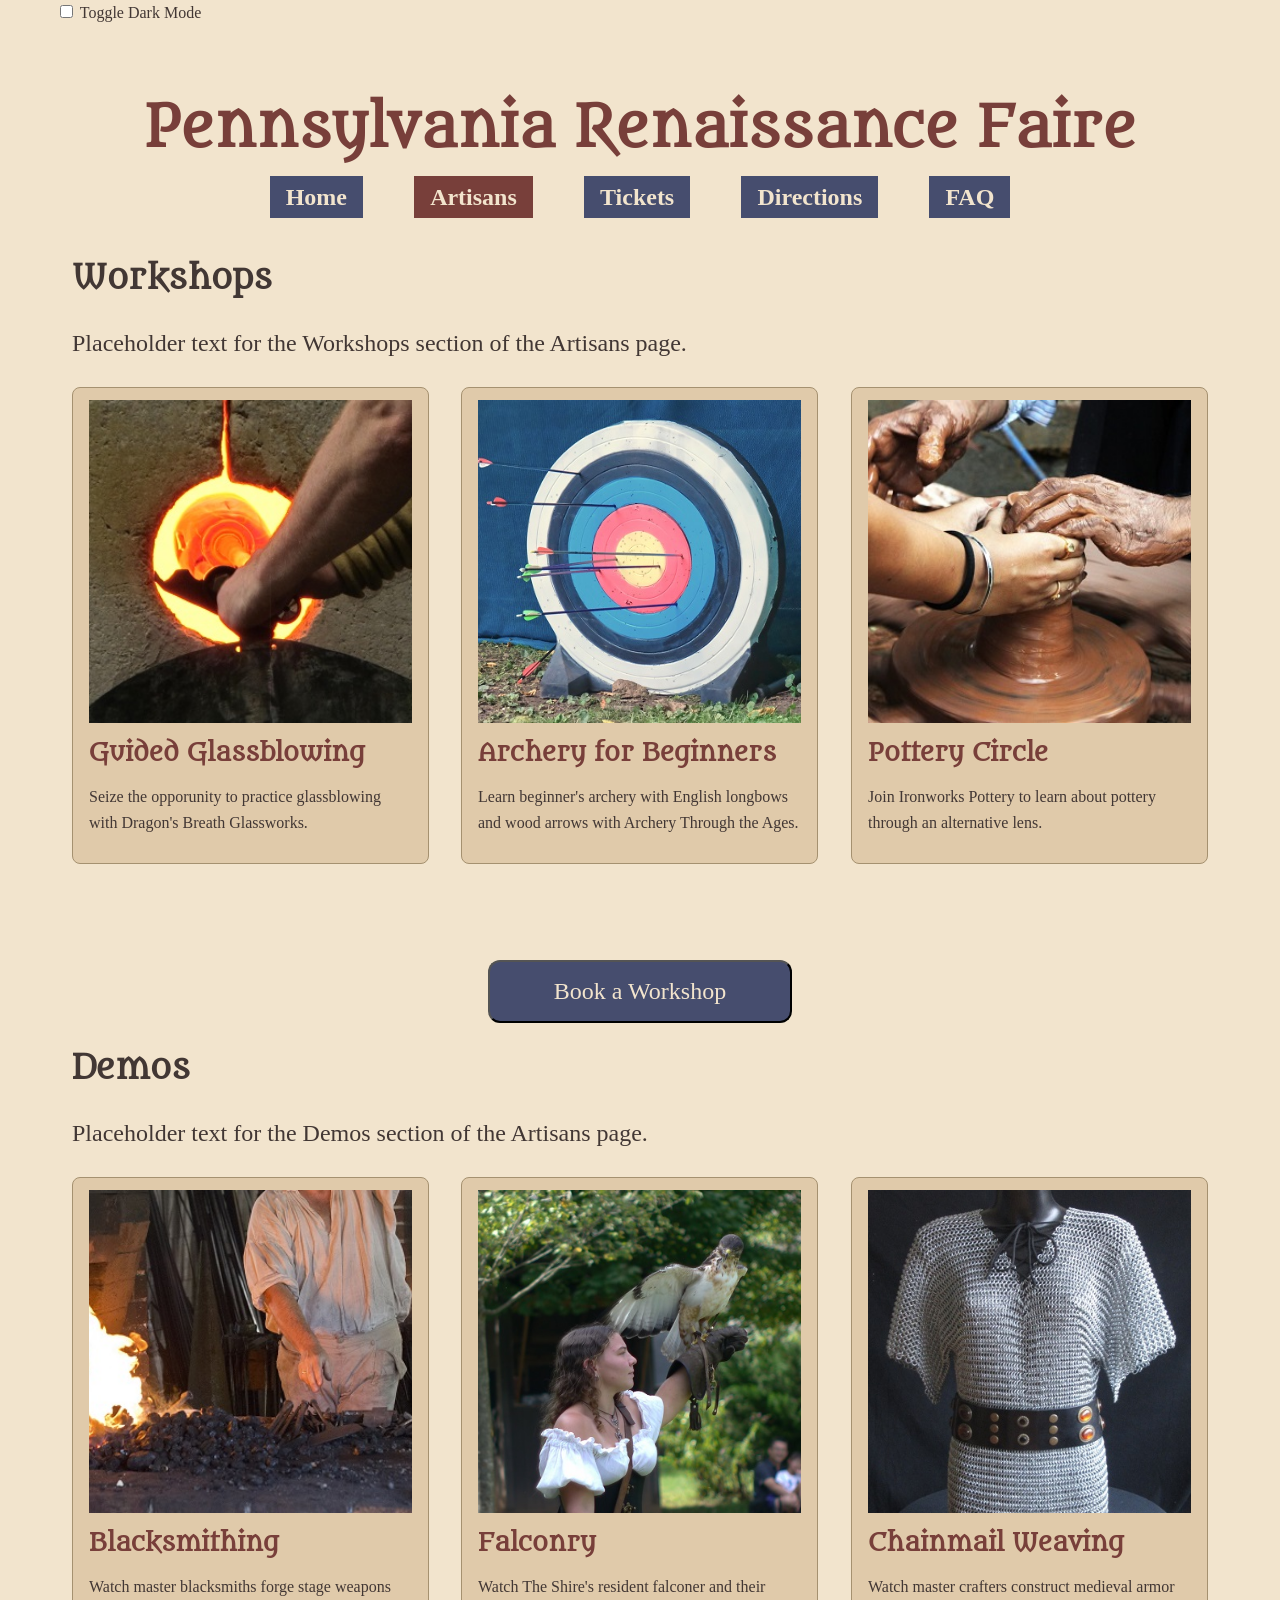
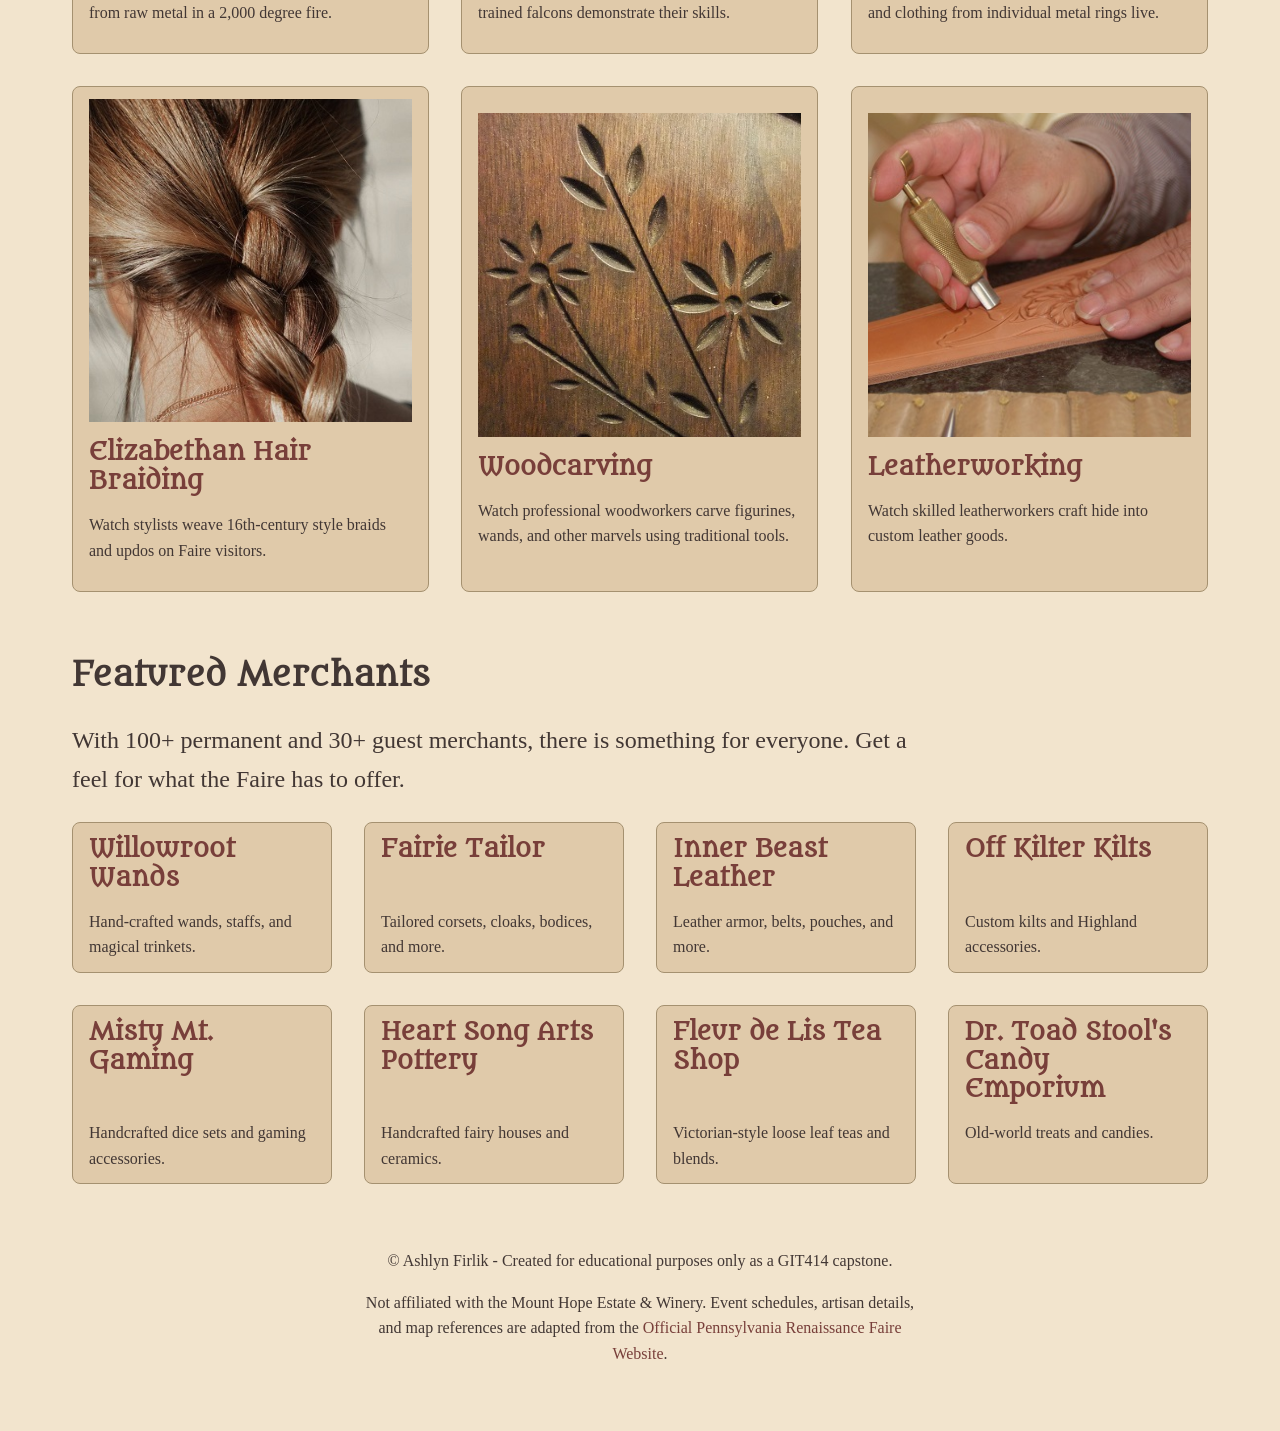
==== commit bc47cf67: "more placeholder replacements and misc adjustments" ====
--- a/artisans.html
+++ b/artisans.html
@@ -16,6 +16,8 @@
 </head>
 
 <body>
+    <input type="checkbox" id="theme-toggle">
+    <label for="theme-toggle">Toggle Dark Mode</label>
     <header class="home-header">
         <h1 class="site-name">Pennsylvania Renaissance Faire</h1>
         <nav class="main-nav" aria-label="Main Site Navigation">
@@ -190,7 +192,7 @@
         </section>
         <section class="featured-merchants">
             <h2>Featured Merchants</h2>
-            <p class="description">Pleaceholder text for the Featured Mechants section of the Artisans page.</p>
+            <p class="description">With 100+ permanent and 30+ guest merchants, there is something for everyone. Get a feel for what the Faire has to offer.</p>
             <div class="merchant-grid">
                 <article class="merchant-card">
                     <h3>Willowroot Wands</h3>
@@ -209,7 +211,7 @@
                     <p>Custom kilts and Highland accessories.</p>
                 </article>
                 <article class="merchant-card">
-                    <h3>Misty Mountain Gaming</h3>
+                    <h3>Misty Mt. Gaming</h3>
                     <p>Handcrafted dice sets and gaming accessories.</p>
                 </article>
                 <article class="merchant-card">
--- a/style.css
+++ b/style.css
@@ -129,13 +129,14 @@
         display: flex;
         flex-direction: column;
         align-items: center;
-        padding: var(--space-lg) var(--space-md);
+        padding: var(--space-lg) var(--space-md) 0;
     }
 
     .site-name {
         font-size: var(--font-xl);
         color: var(--clr-primary);
         margin-bottom: 0;
+        text-align: center;
     }
 
     .tagline {
@@ -146,7 +147,7 @@
         display: flex;
         justify-content: center;
         list-style: none;
-        gap: var(--space-xl);
+        gap: clamp(var(--space-md), 4vw, var(--space-xl));
         flex-wrap: wrap;
         padding-left: 0;
     }
@@ -191,6 +192,12 @@
     .about {
         width: fit-content;
         margin-inline: auto;
+    }
+
+    .about-columns {
+        display: grid;
+        grid-template-columns: 1fr;
+        gap: var(--space-lg);
     }
 
     .description {
@@ -236,20 +243,34 @@
         display: flex;
     }
 
-    .gallery-card, .workshop-card, .demo-card {
+    .gallery-card, .workshop-card, .demo-card, .merchant-card {
         display: flex;
         flex-direction: column;
+        justify-content: center;
         gap: var(--space-md);
         background-color: var(--clr-card);
+        border: var(--table-border);
         border-radius: var(--radius-card);
-        padding: var(--space-md);
-        width: 100%;
-        height: 100%;
-    }
-
-    .gallery-card h3, .workshop-card h3, .demo-card h3 {
+        padding: 0.75rem var(--space-md);
+    }
+
+
+    .gallery-card h3, .workshop-card h3, .demo-card h3, .merchant-card h3 {
         margin-block: 0 var(--space-sm);
         padding: 0;
+        color: var(--clr-primary);
+        font-size: var(--font-md);
+    }
+
+    .merchant-card {
+        display: grid;
+        grid-row: span 2;
+        grid-template-rows: subgrid;
+        align-items: start;
+    }
+
+    .merchant-card h3, .merchant-card p {
+        margin: 0;
     }
 
     .card-image {
@@ -277,22 +298,6 @@
         .card-text {
             flex: 1;
         }
-    }
-
-    .merchant-card {
-        display: flex;
-        flex-direction: column;
-        justify-content: center;
-        background-color: var(--clr-card);
-        border: var(--table-border);
-        border-radius: var(--radius-card);
-        padding: 0.75rem var(--space-md);
-    }
-
-    .merchant-card h3 {
-        color: var(--clr-primary);
-        font-size: var(--font-md);
-        margin: 0;
     }
 
     .ticket-form fieldset, .workshop-form fieldset {
@@ -323,6 +328,10 @@
         .entrances-layout {
             grid-template-columns: 1.5fr 1fr;
         }
+
+        .about-columns {
+            grid-template-columns: repeat(2, 1fr);
+        }
     }
 
     .faq-container {
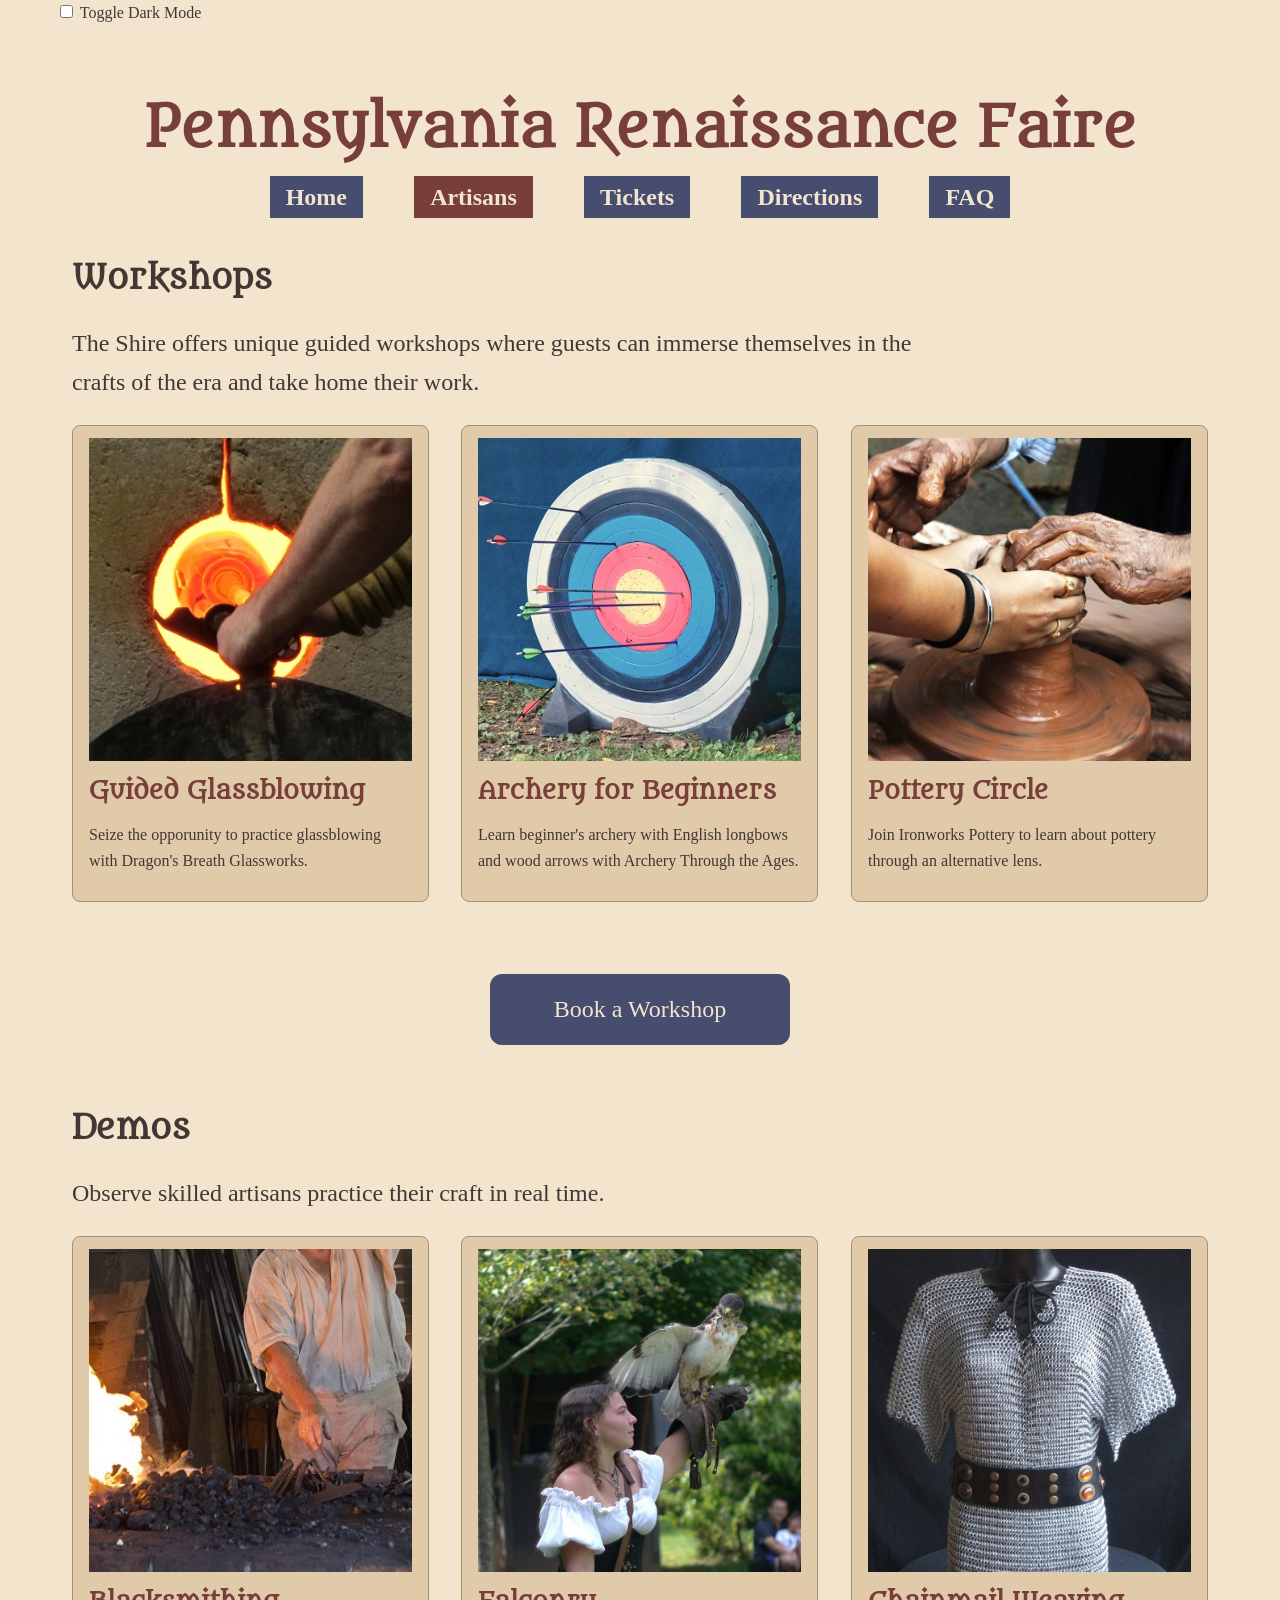
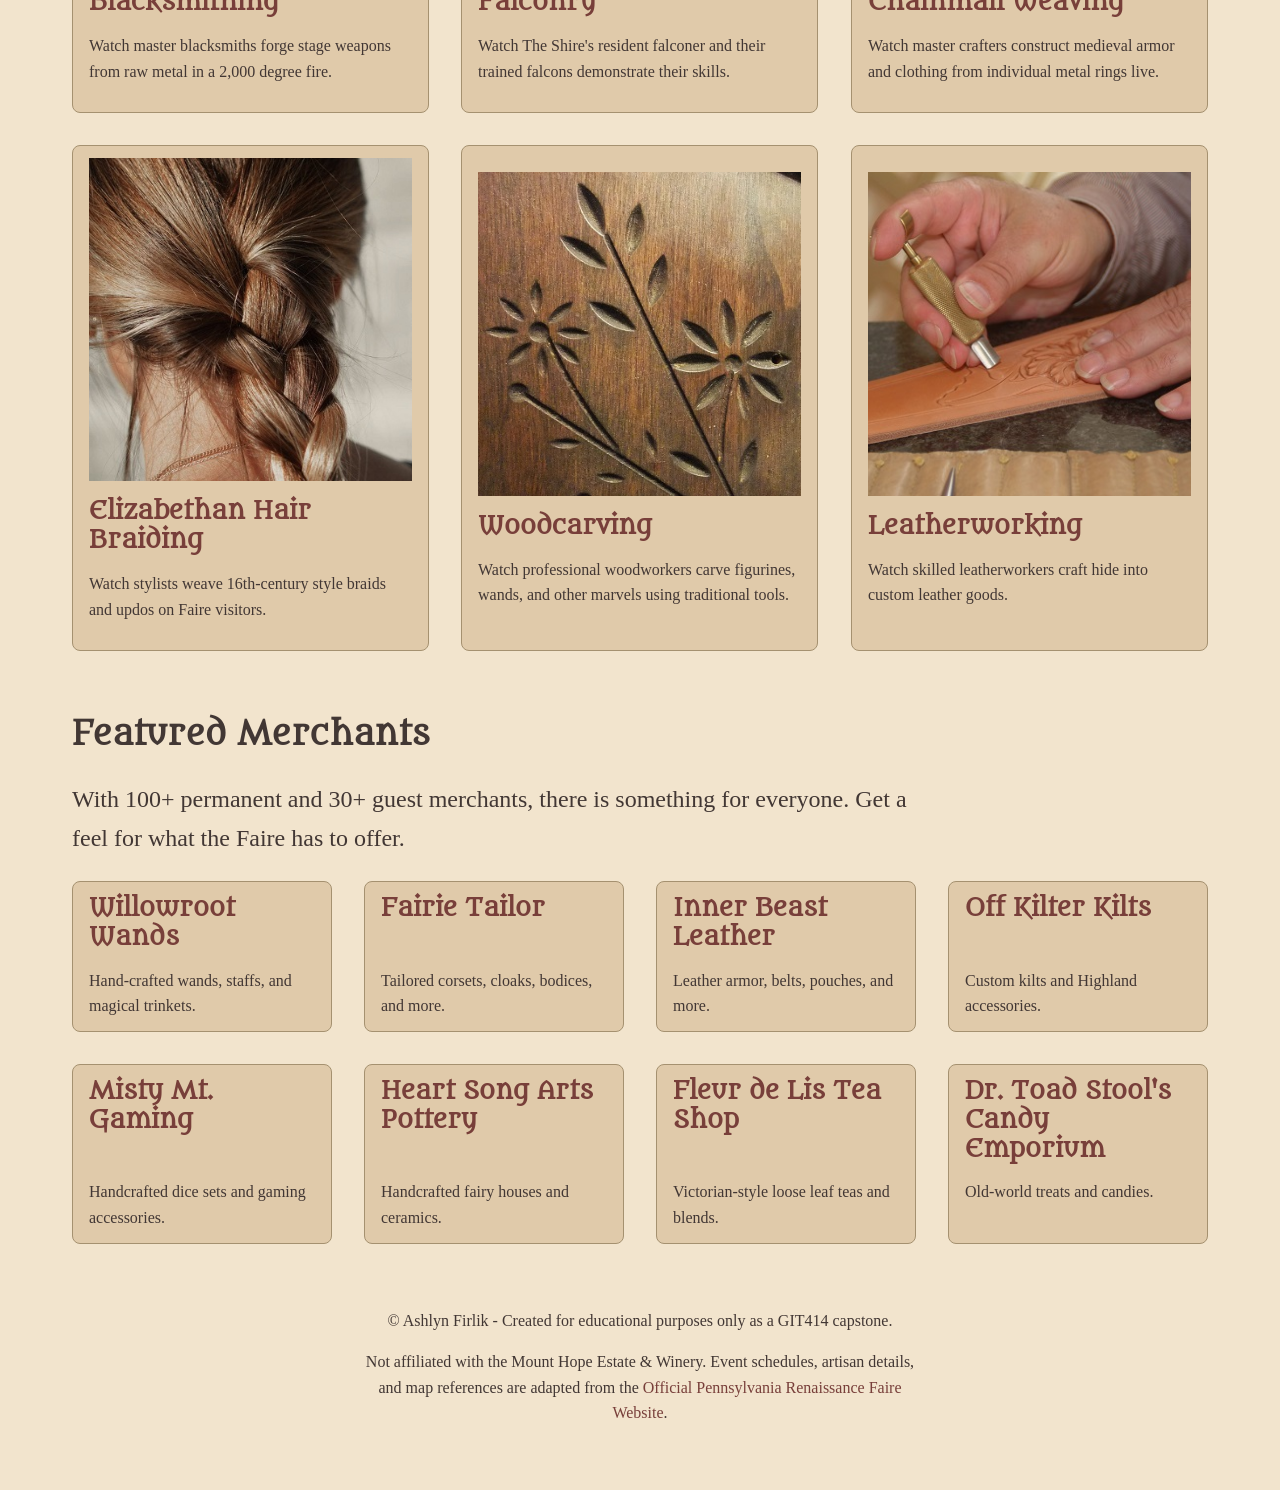
==== commit d36f536c: "more placeholder replacement" ====
--- a/artisans.html
+++ b/artisans.html
@@ -33,7 +33,7 @@
     <main>
         <section>
             <h2>Workshops</h2>
-            <p class="description">Placeholder text for the Workshops section of the Artisans page.</p>
+            <p class="description">The Shire offers unique guided workshops where guests can immerse themselves in the crafts of the era and take home their work.</p>
             <div class="workshop-grid">
                 <div class="card-container">
                     <article class="workshop-card">
@@ -85,12 +85,12 @@
                 </div>
             </div>
             <div class="tix-button-box">
-                <button class="tix-button">Book a Workshop</button>
+                <a href="tickets.html#workshop-form" class="tix-button">Book a Workshop</a>
             </div>
         </section>
         <section>
             <h2>Demos</h2>
-            <p class="description">Placeholder text for the Demos section of the Artisans page.</p>
+            <p class="description">Observe skilled artisans practice their craft in real time.</p>
             <div class="demo-grid">
                 <div class="card-container">
                     <article class="demo-card">
--- a/style.css
+++ b/style.css
@@ -229,12 +229,13 @@
         border-radius: var(--radius-button);
         background-color: var(--clr-tertiary);
         color: var(--clr-background);
-        margin-top: var(--space-lg);
+        margin-top: var(--space-sm);
     }
 
     .tix-button-box {
         display: flex;
         justify-content: center;
+        margin-block-end: var(--space-xl);
     }
 
     .card-container {
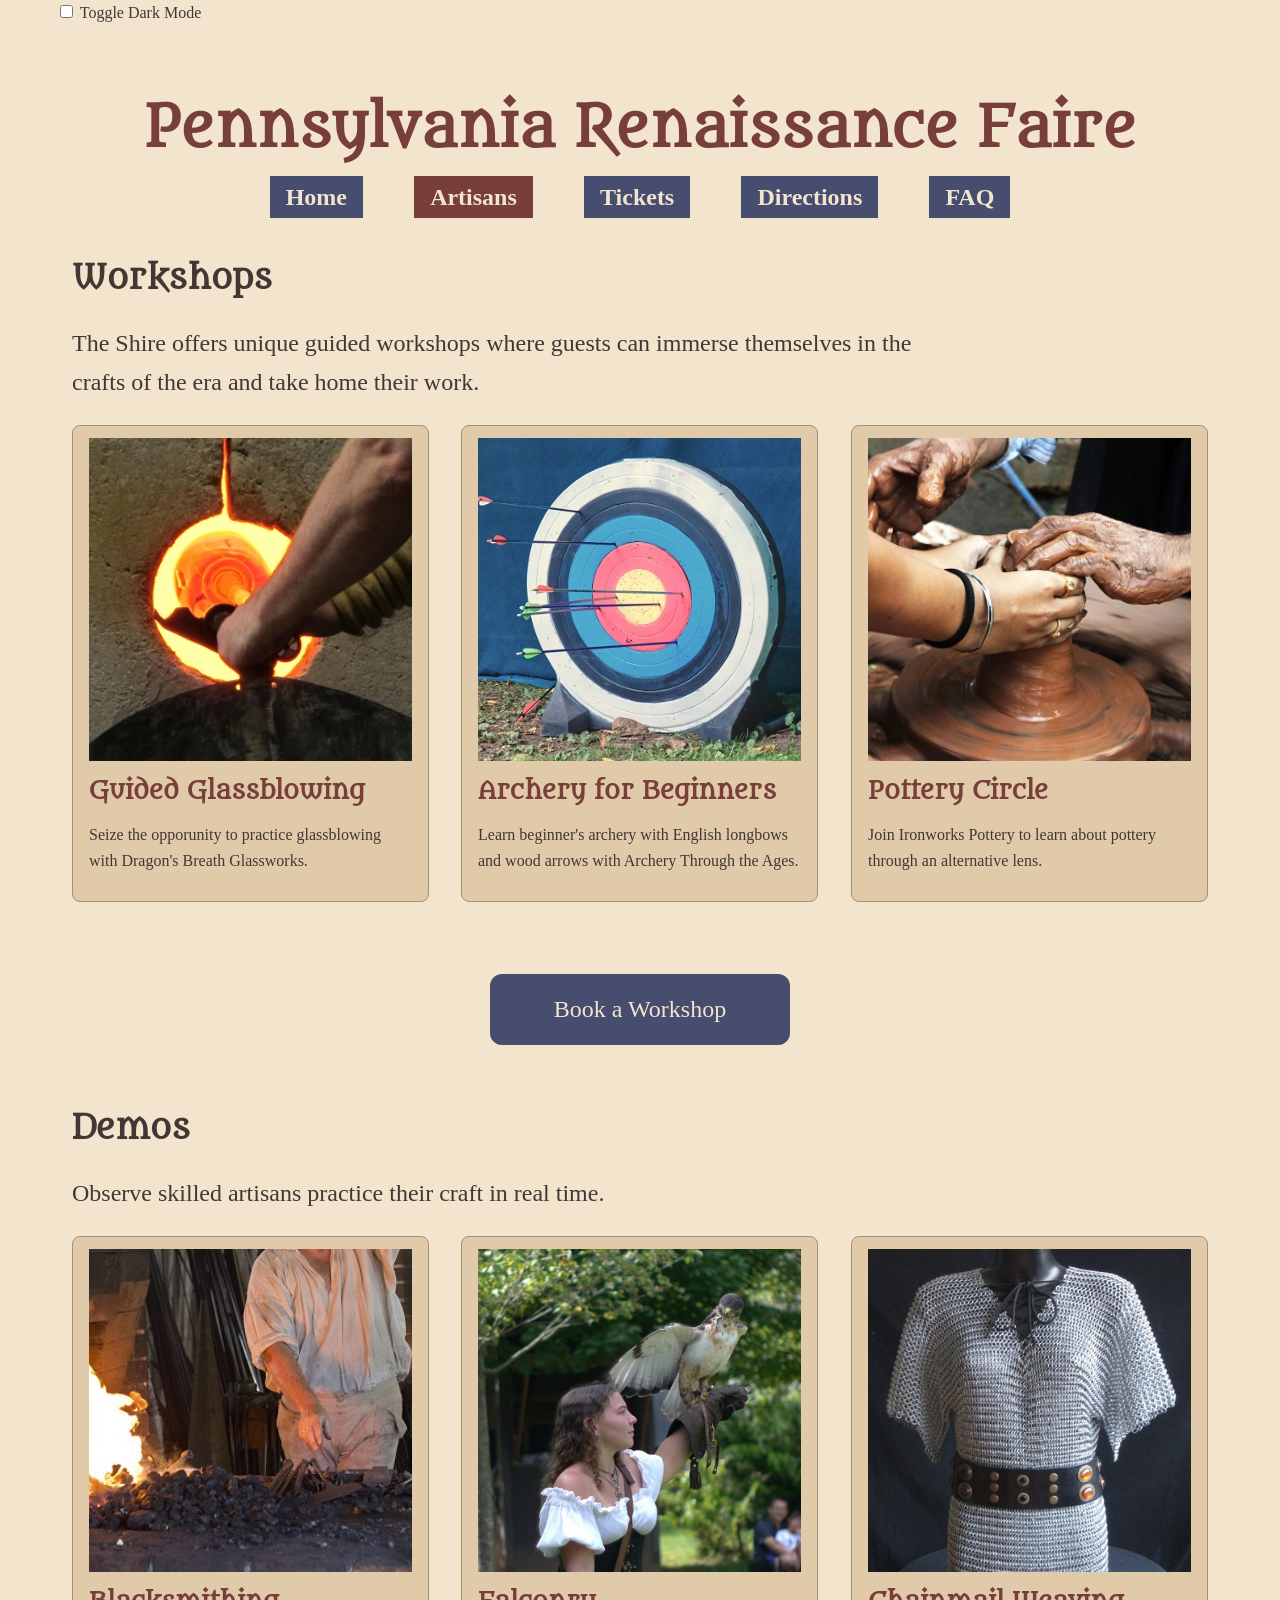
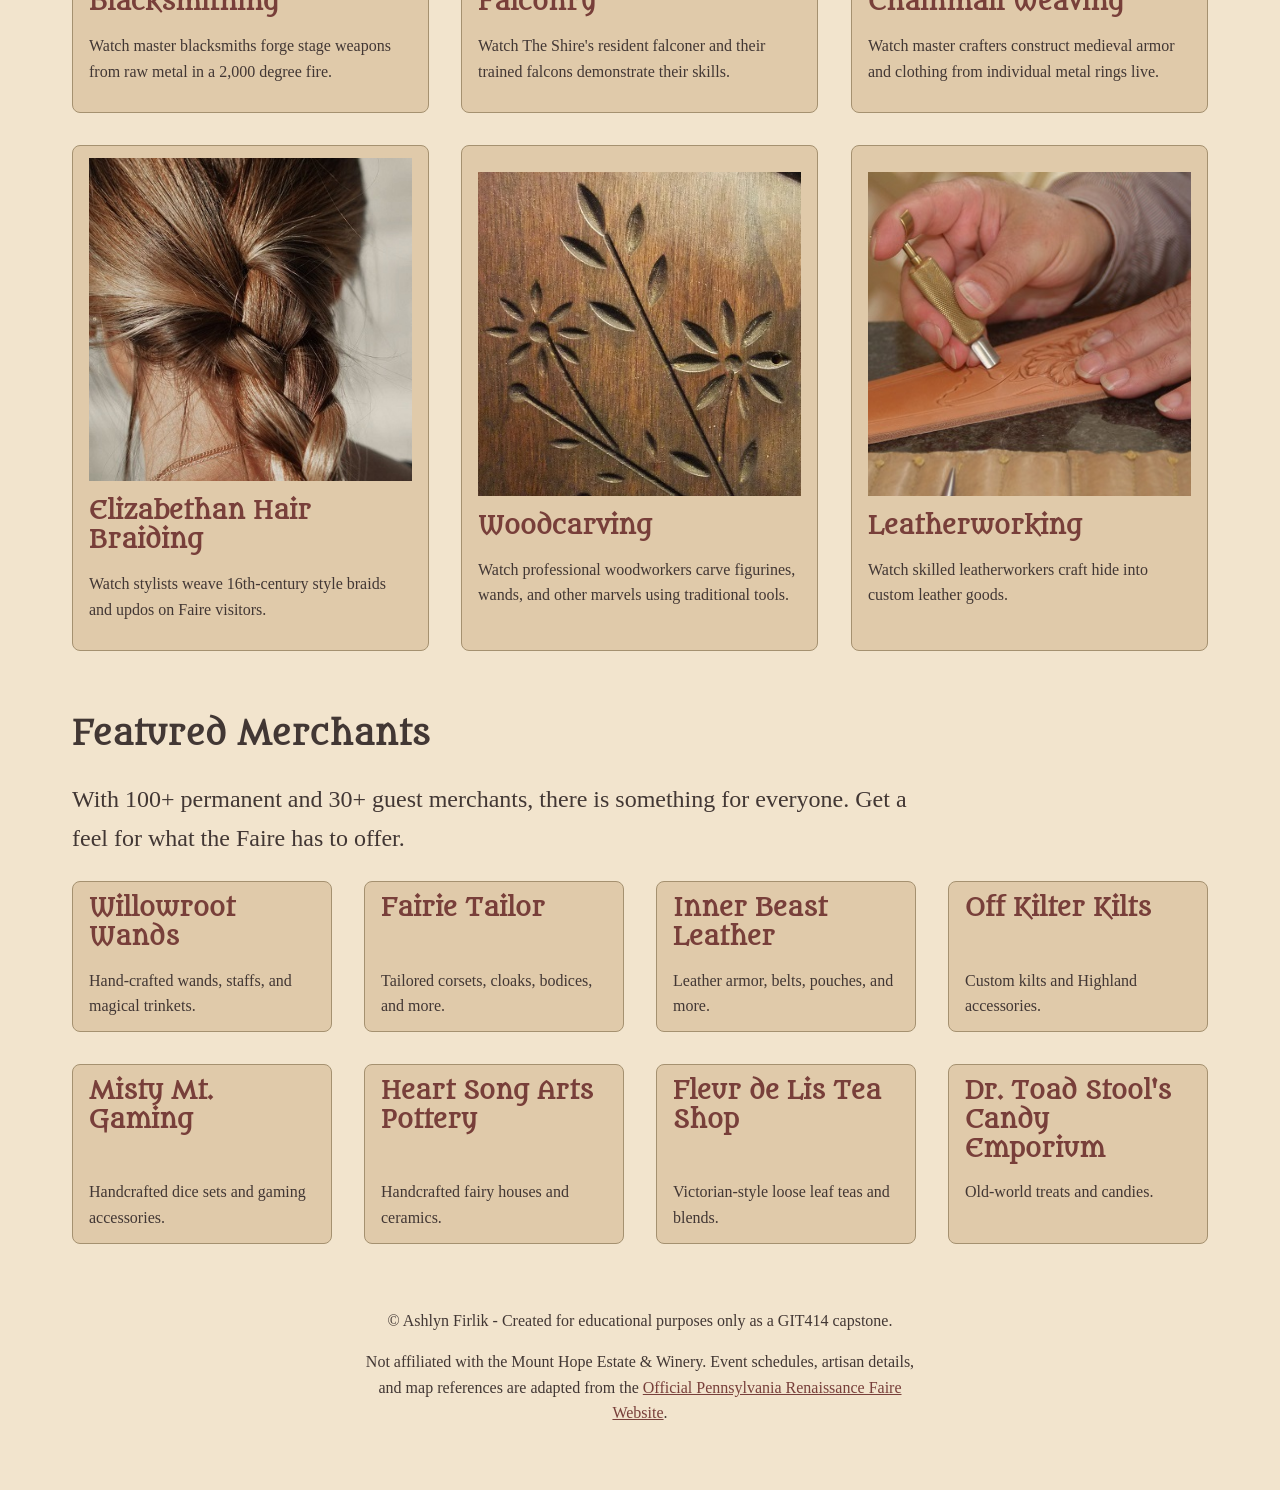
==== commit a44f492e: "remediations" ====
--- a/artisans.html
+++ b/artisans.html
@@ -7,8 +7,8 @@
     <meta name="description"
         content="To advertise the workshops, demos, and unique artisans of the Pennsylvania Renaissance Faire.">
     <meta name="author" content="Ashlyn Firlik">
-    <meta name="viewport" content="width=device-width">
-    <title>Artisans</title>
+    <meta name="viewport" content="width=device-width, initial-scale=1.0">
+    <title>Artisans | Pennsylvania Renaissance Faire</title>
     <link rel="preconnect" href="https://fonts.googleapis.com">
     <link rel="preconnect" href="https://fonts.gstatic.com" crossorigin>
     <link rel="stylesheet" href="https://fonts.googleapis.com/css2?family=IM+Fell+English:ital@0;1&family=Metamorphous&display=swap">
--- a/style.css
+++ b/style.css
@@ -22,10 +22,10 @@
     :root {
     --clr-primary: #783f3a;
     --clr-background: #f2e4cd;
-    --clr-secondary: #e6d185;
-    --clr-tertiary: #464d6e;
+    --clr-secondary: #464d6e;
     --clr-card: #e0caaa;
     --clr-text: #423734;
+    --clr-focus: #7a0000;
 
     --font-sm: 1rem;
     --font-md: 1.5rem;
@@ -45,7 +45,9 @@
     --radius-card: 8px;
     --radius-button: 12px;
 
-    --focus-outline: 3px solid var(--clr-secondary);
+    --focus-outline: 3px solid var(--clr-focus);
+    --focus-offset: 2px;
+
 
     --table-border: 1px solid #a59170;
     }
@@ -76,7 +78,7 @@
 
     a {
         color: var(--clr-primary);
-        text-decoration: none;
+        text-decoration: underline;
     }
 }
 
@@ -155,9 +157,10 @@
     .main-nav-list a {
         font-weight: bold;
         font-size: var(--font-md);
-        background: var(--clr-tertiary);
+        background: var(--clr-secondary);
         color: var(--clr-background);
         padding: var(--space-sm) var(--space-md);
+        text-decoration: none;
     }
 
     .hero-image {
@@ -202,6 +205,11 @@
 
     .description {
         font-size: clamp(var(--font-sm), 2.5vw, var(--font-md));
+    }
+
+    .table-container {
+        width: 100%;
+        overflow-x: auto;
     }
 
     .schedule-table {
@@ -227,9 +235,10 @@
         font-family: inherit;
         font-size: var(--font-md);
         border-radius: var(--radius-button);
-        background-color: var(--clr-tertiary);
+        background-color: var(--clr-secondary);
         color: var(--clr-background);
         margin-top: var(--space-sm);
+        text-decoration: none;
     }
 
     .tix-button-box {
@@ -422,7 +431,7 @@
         --clr-card: #3d3330;
         --clr-primary: #f5f2ee;
         --clr-text: #f5f2ee;
-        --clr-tertiary: #e6d185;
+        --clr-secondary: #e6d185;
     }
 
     @media (prefers-contrast: more) {
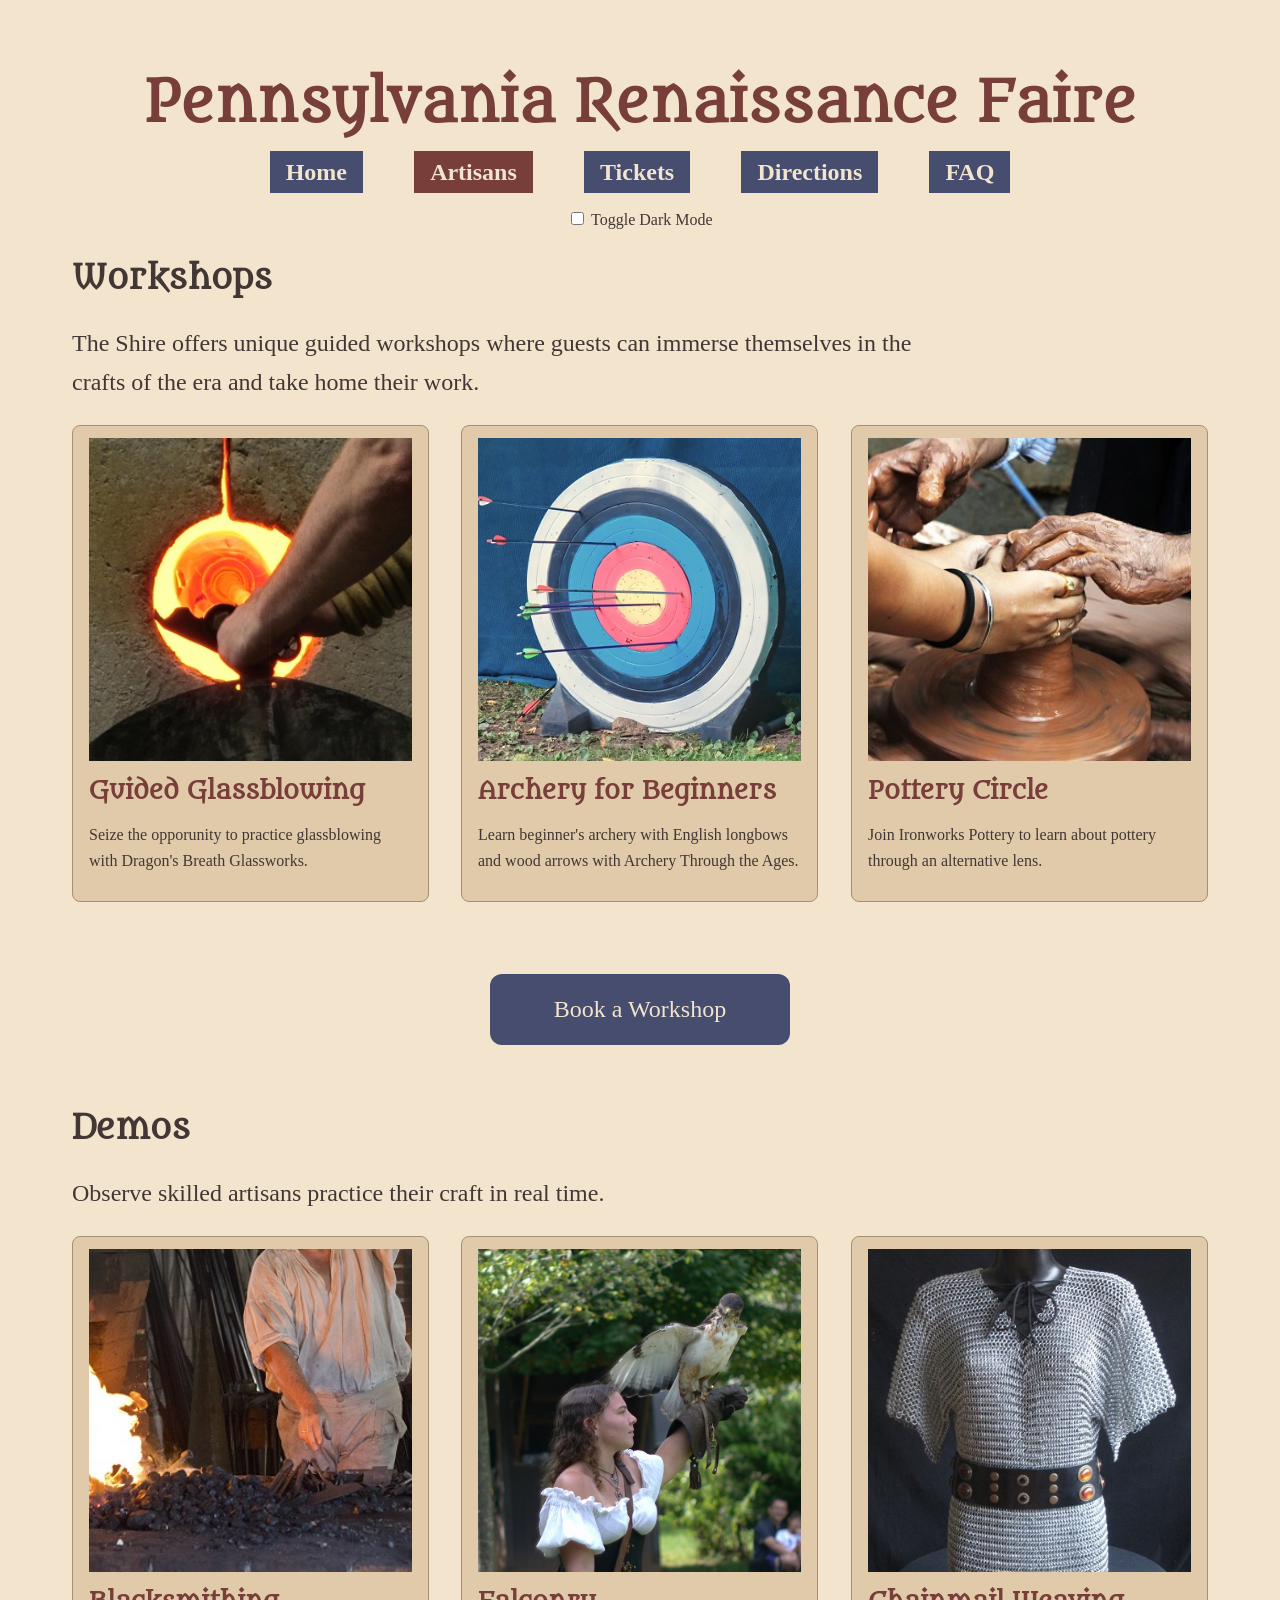
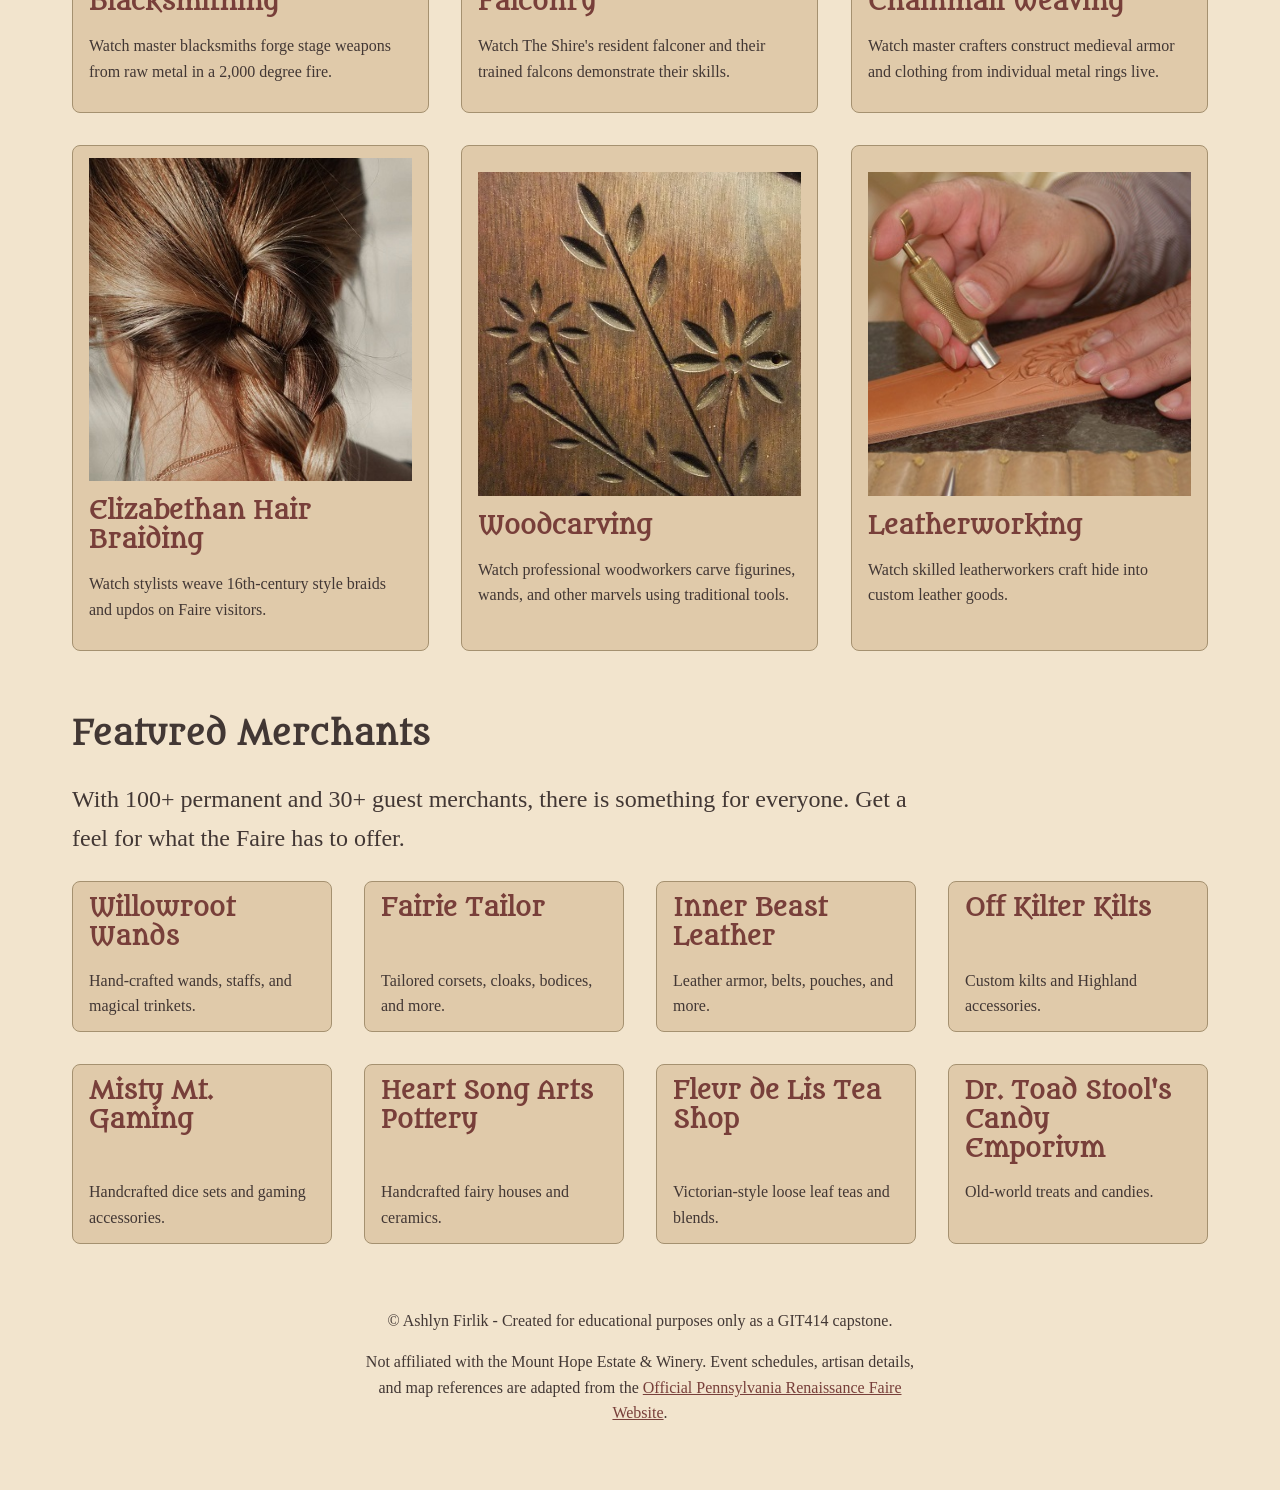
==== commit f8d04b62: "remediated skip link" ====
--- a/artisans.html
+++ b/artisans.html
@@ -16,9 +16,8 @@
 </head>
 
 <body>
-    <input type="checkbox" id="theme-toggle">
-    <label for="theme-toggle">Toggle Dark Mode</label>
     <header class="home-header">
+        <a href="#main-content" class="skip-link visually-hidden">Skip to main content</a>
         <h1 class="site-name">Pennsylvania Renaissance Faire</h1>
         <nav class="main-nav" aria-label="Main Site Navigation">
             <ul class="main-nav-list">
@@ -29,8 +28,12 @@
                 <li><a href="faq.html">FAQ</a></li>
             </ul>
         </nav>
+        <div class="darkmode-control">
+            <input type="checkbox" id="theme-toggle">
+            <label for="theme-toggle">Toggle Dark Mode</label>
+        </div>
     </header>
-    <main>
+    <main id="main-content">
         <section>
             <h2>Workshops</h2>
             <p class="description">The Shire offers unique guided workshops where guests can immerse themselves in the crafts of the era and take home their work.</p>
--- a/style.css
+++ b/style.css
@@ -319,6 +319,16 @@
         margin-block-end: var(--space-lg);
     }
 
+    .btn-submit {
+        display: inline-block;
+        padding: var(--space-sm) var(--space-lg);
+        font-family: inherit;
+        font-size: var(--font-sm);
+        border-radius: var(--radius-button);
+        background-color: var(--clr-secondary);
+        color: var(--clr-background);
+    }
+
     @supports (grid-template-columns: subgrid) {
         .form-group-radio {
             display: grid;
@@ -423,6 +433,17 @@
     clip-path: rect(0 0 0 0);
     white-space: nowrap;
   }
+
+  .skip-link:focus-visible {
+    position: fixed;
+    inline-size: auto;
+    block-size: auto;
+    clip: auto;
+    clip-path: none;
+    overflow: visible;
+    text-decoration: none;
+    color: var(--clr-text);
+  }
 }
 
 @layer overrides {
